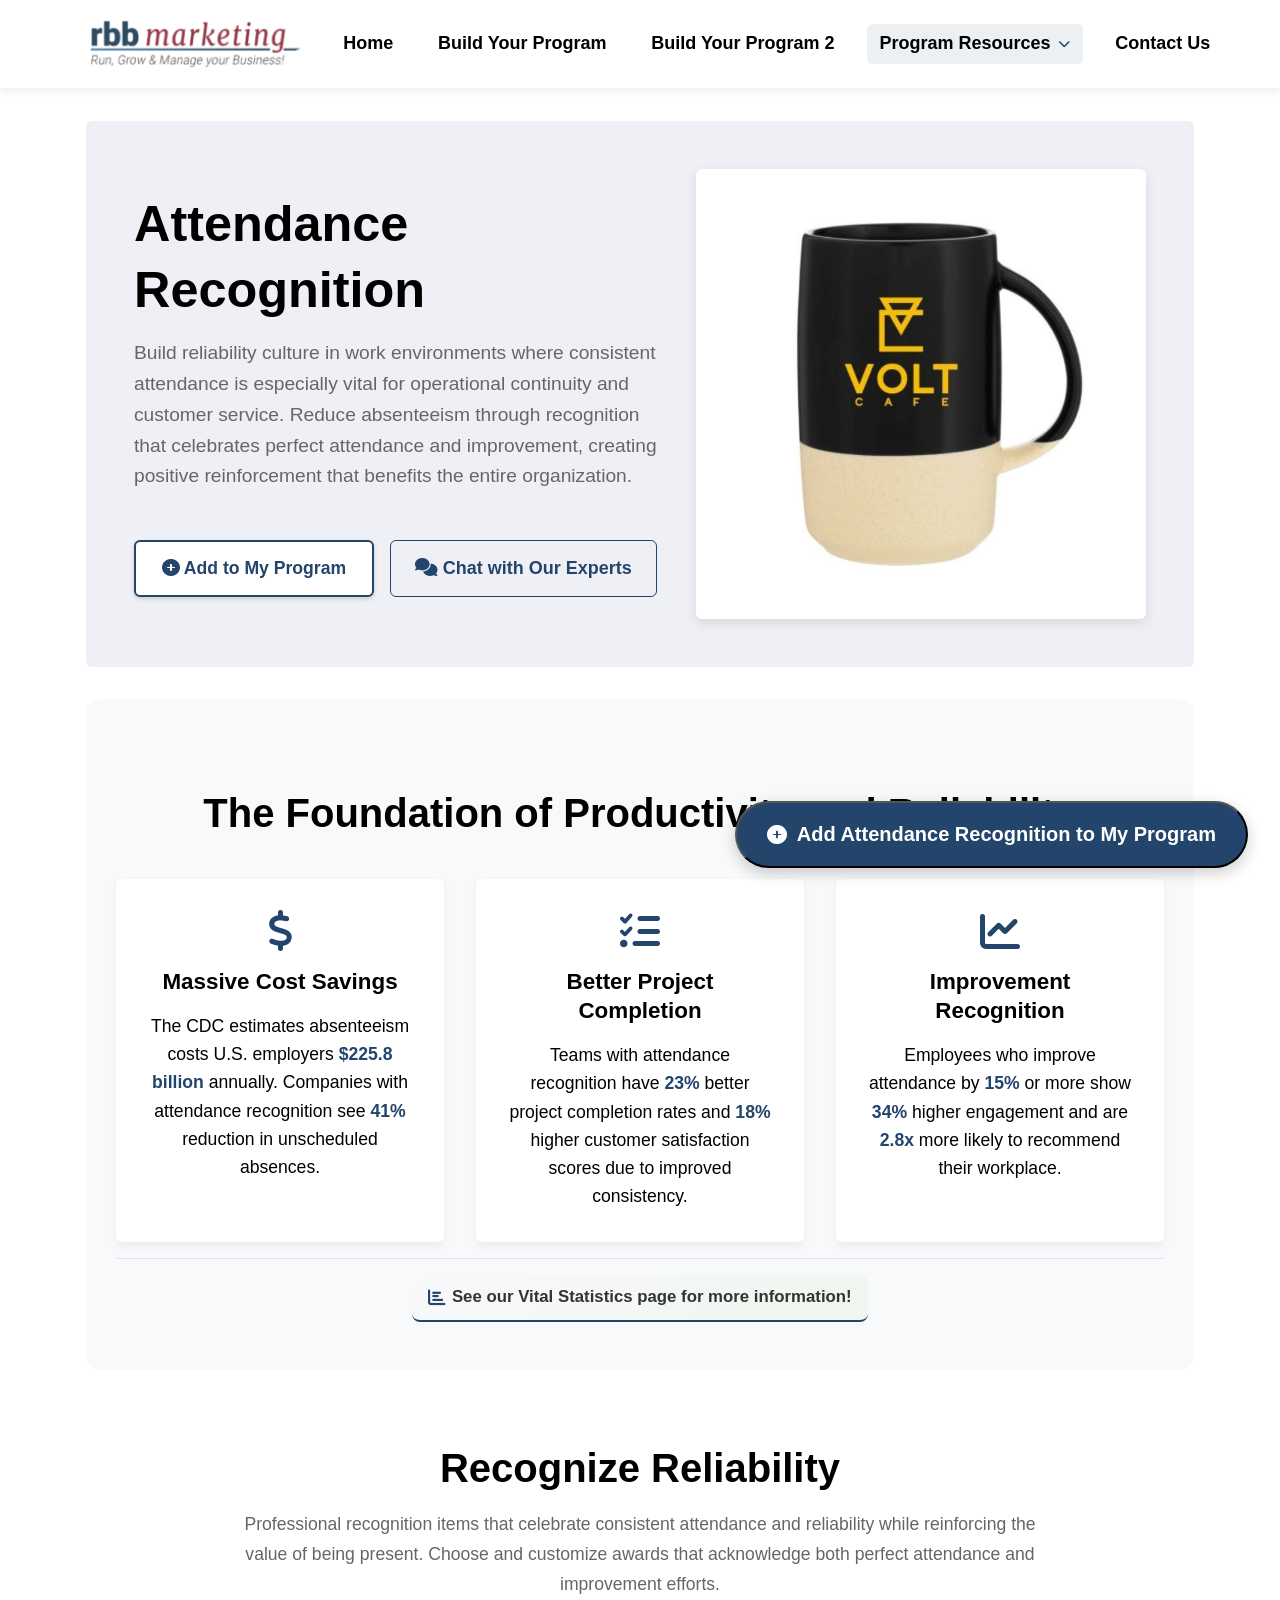
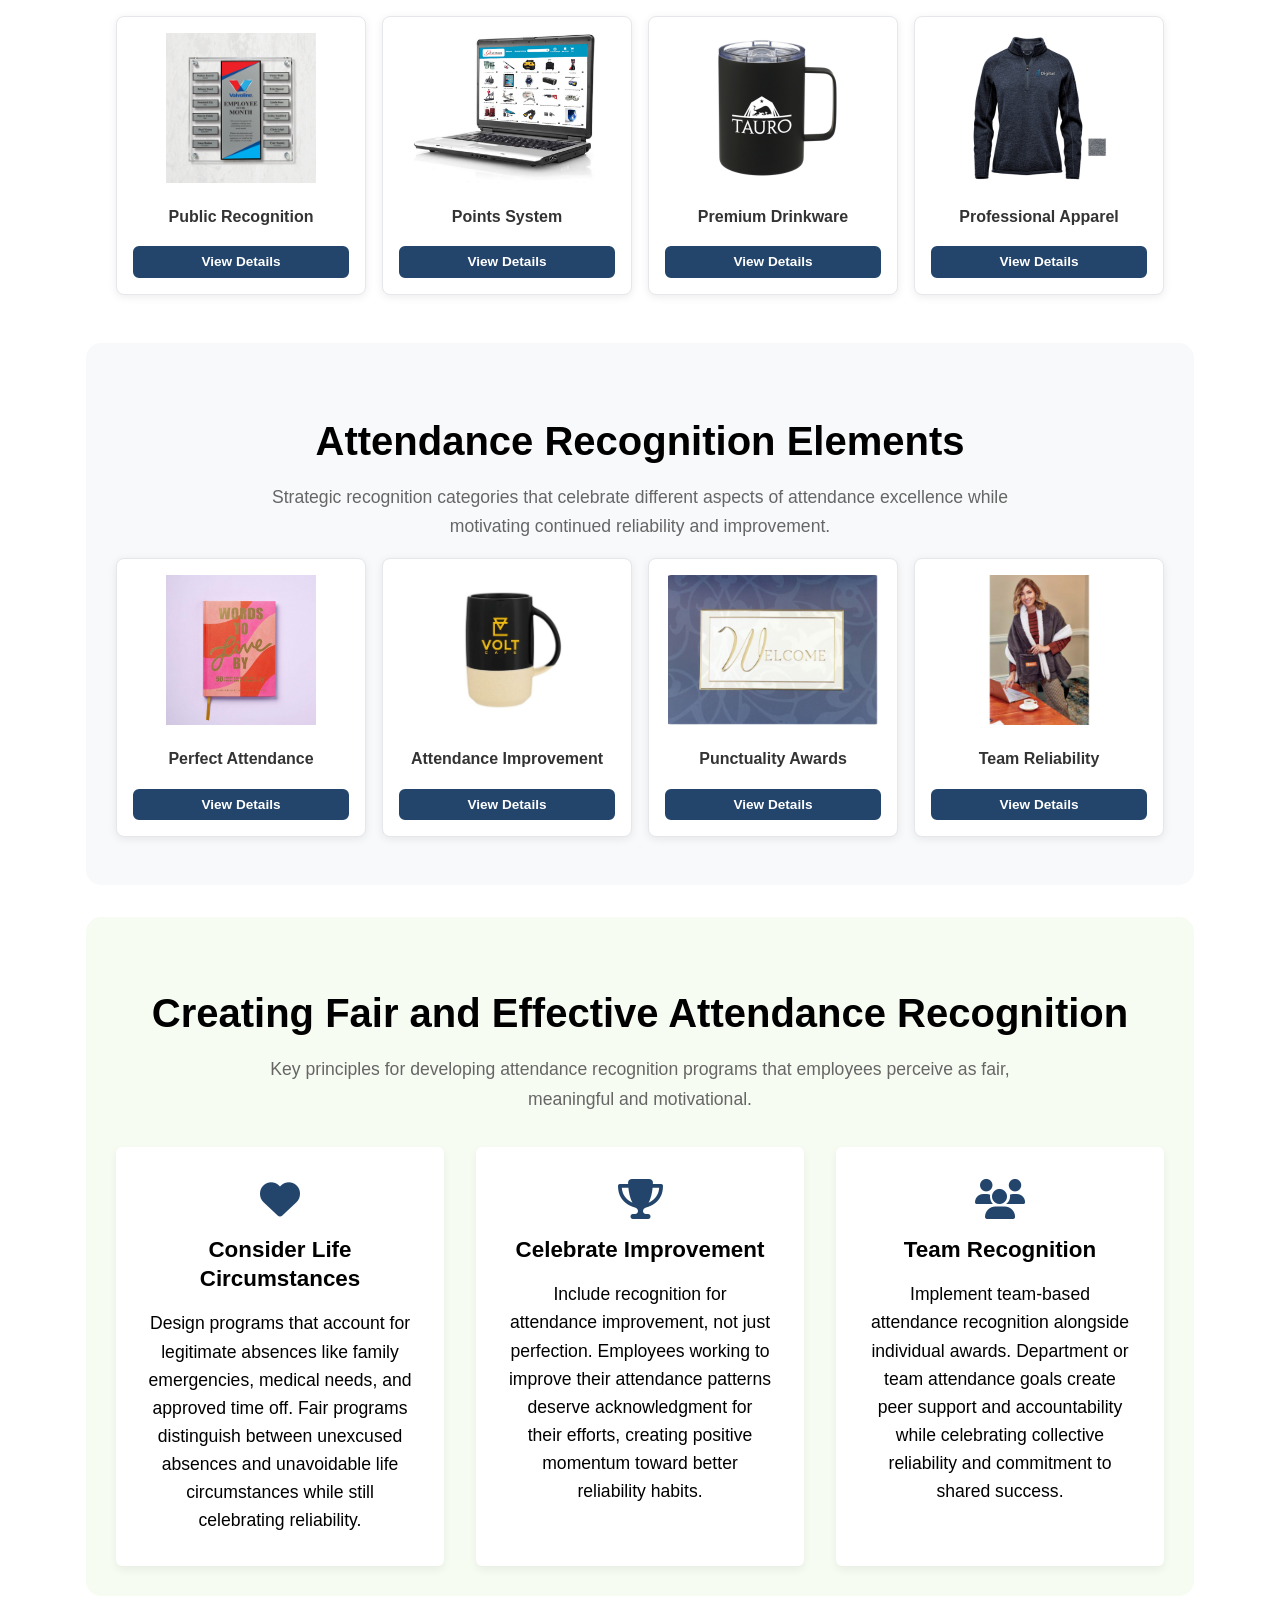
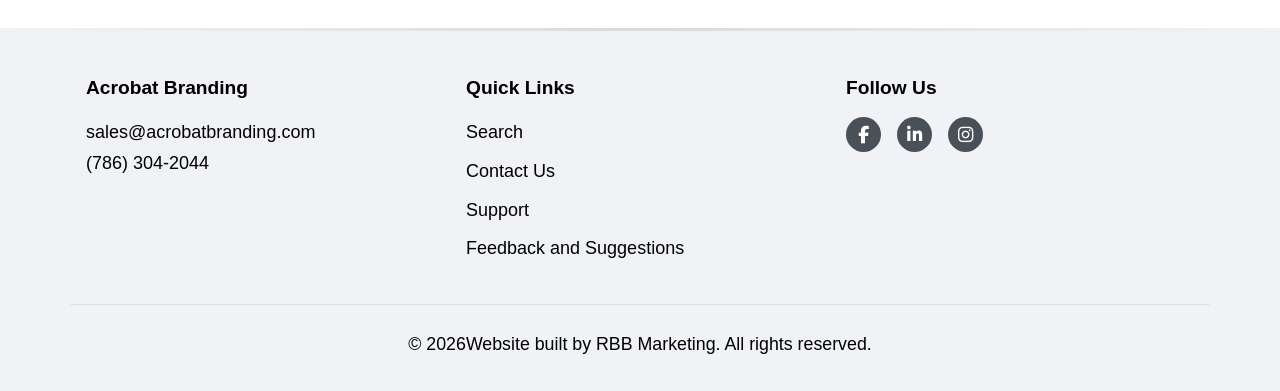
==== attendance-recognition.html @ 74cb9170 "footer standardizeation fix to footer.js" ====
<!DOCTYPE html>
<html lang="en">
<head>
  <meta charset="UTF-8">
  <meta name="viewport" content="width=device-width, initial-scale=1.0">
  <title>Attendance Recognition | Employee Recognition Programs</title>
  <link rel="icon" type="image/x-icon" href="assets/images/favicon.ico">
  <link rel="stylesheet" href="https://cdnjs.cloudflare.com/ajax/libs/font-awesome/6.5.1/css/all.min.css">
  <link rel="stylesheet" href="styles.css">
  <link rel="stylesheet" href="navigation.css">
  <!-- Load centralized navigation BEFORE your main script -->
  <script src="navigation.js"></script>
  <script src="script.js" defer></script>
</head>
<body>
  <!-- Navigation will be inserted here automatically by navigation.js -->

  <main class="container">
    <!-- Attendance Recognition Header -->
    <section class="resources-header">
      <div class="text-content">
        <h1>Attendance Recognition</h1>
        <p>Build reliability culture in work environments where consistent attendance is especially vital for operational continuity and customer service. Reduce absenteeism through recognition that celebrates perfect attendance and improvement, creating positive reinforcement that benefits the entire organization.</p>
        <div style="display: flex; gap: 1rem; margin-top: 2rem; flex-wrap: wrap;">
          <button class="btn btn-primary-subtle" 
                  onclick="handleFeatureAdditionWithFeedback(this, event)" 
                  data-feature-name="Attendance Recognition" 
                  data-href="build-program.html"
                  style="font-size: 1.1rem; padding: 0.8rem 1.6rem;">
            <i class="fas fa-plus-circle"></i> Add to My Program
          </button>
          <a href="contact.html?inquiry=attendance-recognition" class="btn btn-outline">
            <i class="fas fa-comments"></i> Chat with Our Experts
          </a>
        </div>
      </div>
      <img src="assets/images/Ceramic Mugs.jpg" alt="Attendance recognition items including certificates, desk accessories, and achievement awards">
    </section>

    <!-- Why Attendance Recognition Matters -->
    <section class="content-section">
      <h2>The Foundation of Productivity and Reliability</h2>
      <div class="main-grid">
        <div class="info-card">
          <i class="fas fa-dollar-sign card-icon"></i>
          <h3>Massive Cost Savings</h3>
          <p>The CDC estimates absenteeism costs U.S. employers <strong style="color: var(--brand-orange);">$225.8 billion</strong> annually. Companies with attendance recognition see <strong style="color: var(--brand-orange);">41%</strong> reduction in unscheduled absences.</p>
        </div>
        <div class="info-card">
          <i class="fas fa-tasks card-icon"></i>
          <h3>Better Project Completion</h3>
          <p>Teams with attendance recognition have <strong style="color: var(--brand-orange);">23%</strong> better project completion rates and <strong style="color: var(--brand-orange);">18%</strong> higher customer satisfaction scores due to improved consistency.</p>
        </div>
        <div class="info-card">
          <i class="fas fa-chart-line card-icon"></i>
          <h3>Improvement Recognition</h3>
          <p>Employees who improve attendance by <strong style="color: var(--brand-orange);">15%</strong> or more show <strong style="color: var(--brand-orange);">34%</strong> higher engagement and are <strong style="color: var(--brand-orange);">2.8x</strong> more likely to recommend their workplace.</p>
        </div>
      </div>
      
      <!-- CTA Link to Vital Statistics -->
      <div class="section-cta">
        <a href="vital-statistics.html" class="vital-stats-cta">
          <i class="fas fa-chart-bar"></i>
          See our Vital Statistics page for more information!
        </a>
      </div>
    </section>

    <!-- Attendance Recognition Items -->
    <section class="content-section">
      <h2>Recognize Reliability</h2>
      <p class="section-intro">
        Professional recognition items that celebrate consistent attendance and reliability while reinforcing the value of being present. Choose and customize awards that acknowledge both perfect attendance and improvement efforts.
      </p>
      
      <div class="compact-grid">
        <div class="compact-card product-card" data-title="Public Recognition" data-img="assets/images/PublicRecognition.jpg" data-desc="Public recognition displays and announcements that formally celebrate perfect attendance achievements. These visible honors create positive peer recognition while inspiring others to maintain consistent attendance in healthcare settings.">
          <img src="assets/images/PublicRecognition.jpg" alt="Public Recognition">
          <h4>Public Recognition</h4>
          <button class="btn btn-outline btn-small view-details">View Details</button>
        </div>
        <div class="compact-card product-card" data-title="Points System" data-img="assets/images/Points.jpg" data-desc="Point-based attendance tracking systems that reward consistent presence with accumulating benefits. These functional systems provide ongoing motivation while reinforcing positive attendance behaviors in healthcare environments.">
          <img src="assets/images/Points.jpg" alt="Points System">
          <h4>Points System</h4>
          <button class="btn btn-outline btn-small view-details">View Details</button>
        </div>
        <div class="compact-card product-card" data-title="Premium Drinkware" data-img="assets/images/Drinkware.png" data-desc="High-quality mugs, tumblers, and hydration accessories that healthcare staff use daily. These practical gifts help employees maintain proper hydration during long shifts while showing appreciation for reliable attendance.">
          <img src="assets/images/Drinkware.png" alt="Premium Drinkware">
          <h4>Premium Drinkware</h4>
          <button class="btn btn-outline btn-small view-details">View Details</button>
        </div>
        <div class="compact-card product-card" data-title="Professional Apparel" data-img="assets/images/Apparel.png" data-desc="Comfortable professional clothing and accessories suitable for healthcare environments. These thoughtful rewards support employee comfort during long shifts while acknowledging their commitment to reliable attendance.">
          <img src="assets/images/Apparel.png" alt="Professional Apparel">
          <h4>Professional Apparel</h4>
          <button class="btn btn-outline btn-small view-details">View Details</button>
        </div>
      </div>
    </section>

    <!-- Recognition Categories -->
    <section class="content-section">
      <h2>Attendance Recognition Elements</h2>
      <p class="section-intro">
        Strategic recognition categories that celebrate different aspects of attendance excellence while motivating continued reliability and improvement.
      </p>
      <div class="compact-grid">
        <div class="compact-card product-card" data-title="Perfect Attendance" data-img="assets/images/Womens-Words-to-live-by.jpg" data-desc="Recognition for employees who maintain perfect attendance records over monthly, quarterly, or annual periods. Celebrate the dedication and reliability that perfect attendance represents while inspiring others to strive for consistency.">
          <img src="assets/images/Womens-Words-to-live-by.jpg" alt="Perfect Attendance">
          <h4>Perfect Attendance</h4>
          <button class="btn btn-outline btn-small view-details">View Details</button>
        </div>
        <div class="compact-card product-card" data-title="Attendance Improvement" data-img="assets/images/Ceramic Mugs.jpg" data-desc="Programs that recognize significant improvements in attendance patterns, acknowledging effort and progress rather than just perfection. Motivate positive change while celebrating employees who are working to improve their reliability.">
          <img src="assets/images/Ceramic Mugs.jpg" alt="Attendance Improvement">
          <h4>Attendance Improvement</h4>
          <button class="btn btn-outline btn-small view-details">View Details</button>
        </div>
        <div class="compact-card product-card" data-title="Punctuality Awards" data-img="assets/images/Mat1.PNG" data-desc="Recognition for employees who consistently arrive on time and ready to work. Punctuality is often as important as attendance itself, and these awards reinforce the value of respecting time and team schedules.">
          <img src="assets/images/Mat1.PNG" alt="Punctuality Awards">
          <h4>Punctuality Awards</h4>
          <button class="btn btn-outline btn-small view-details">View Details</button>
        </div>
        <div class="compact-card product-card" data-title="Team Reliability" data-img="assets/images/Warm and Cozy Sherpa.jpg" data-desc="Group recognition for teams that maintain excellent collective attendance records. Team-based recognition creates peer accountability while celebrating departments that demonstrate exceptional reliability and commitment.">
          <img src="assets/images/Warm and Cozy Sherpa.jpg" alt="Team Reliability">
          <h4>Team Reliability</h4>
          <button class="btn btn-outline btn-small view-details">View Details</button>
        </div>
      </div>
    </section>

    <!-- Creating Fair and Effective Attendance Recognition -->
    <section class="content-section attendance-container">
      <h2>Creating Fair and Effective Attendance Recognition</h2>
      <p class="section-intro">
        Key principles for developing attendance recognition programs that employees perceive as fair, meaningful and motivational.
      </p>
      <div class="main-grid">
        <div class="info-card">
          <i class="fas fa-heart card-icon"></i>
          <h3>Consider Life Circumstances</h3>
          <p>Design programs that account for legitimate absences like family emergencies, medical needs, and approved time off. Fair programs distinguish between unexcused absences and unavoidable life circumstances while still celebrating reliability.</p>
        </div>
        <div class="info-card">
          <i class="fas fa-trophy card-icon"></i>
          <h3>Celebrate Improvement</h3>
          <p>Include recognition for attendance improvement, not just perfection. Employees working to improve their attendance patterns deserve acknowledgment for their efforts, creating positive momentum toward better reliability habits.</p>
        </div>
        <div class="info-card">
          <i class="fas fa-users card-icon"></i>
          <h3>Team Recognition</h3>
          <p>Implement team-based attendance recognition alongside individual awards. Department or team attendance goals create peer support and accountability while celebrating collective reliability and commitment to shared success.</p>
        </div>
      </div>
    </section>

  </main>

  <button class="resources-sticky-cta" onclick="handleFeatureAdditionWithFeedback(this, event)" data-feature-name="Attendance Recognition" data-href="build-program.html">
    <i class="fas fa-plus-circle"></i>
    Add Attendance Recognition to My Program
  </button>

  <script src="footer.js"></script>
</body>
</html>
---- styles.css ----
:root {
  --primary-color: #23456C; /* RBB Marketing Blue */
  --secondary-color: #000000; /* Black */
  --accent-color: #f7b801; /* Energetic Yellow */
  --brand-green: #23456C; /* Brand Green */
  --brand-orange: #23456C; /* Alias for primary color to fix existing references */
  --dark-color: #000000; /* Black for text */
  --light-color: #ffffff; /* White background */
  --medium-color: #f0f2f5; /* Light grey for backgrounds/borders */
  --text-muted: #666666; /* Muted text color */
  --success-color: #23456C; /* RBB Marketing Blue for checkmarks etc. */
  --border-radius: 6px;
  --font-primary: 'Segoe UI', Tahoma, Geneva, Verdana, sans-serif;
  --font-secondary: 'Georgia', serif; /* For select headings or accents */
  --transition-speed: 0.3s;
  --section-padding: 4rem 0;
}

* {
  box-sizing: border-box;
  margin: 0;
  padding: 0;
}

body {
  font-family: var(--font-primary);
  font-size: 18px; /* Base font size increased from default 16px */
  line-height: 1.7; /* Slightly more spacing */
  color: var(--dark-color);
  background-color: var(--light-color);
}

.container {
  width: 90%;
  max-width: 1140px; /* Common container width */
  margin: 0 auto;
  padding: 0 1rem;
  position: relative;
  z-index: 1;
}

a {
  color: var(--primary-color);
  text-decoration: none;
}

a:hover {
  text-decoration: underline;
  color: var(--secondary-color); /* Change link hover color */
}

img {
  max-width: 100%;
  height: auto;
}

/* Typography */
h1, h2, h3 {
  margin-bottom: 1.5rem; /* More space after headings */
  line-height: 1.3;
  color: var(--primary-color);
  font-weight: 700; /* Bolder headings */
}

h1 {
  font-size: 3.15rem; /* Proportionally increased: 2.8 * 1.125 */
  margin-top: 2rem;
  margin-bottom: 0.5rem; /* Reduced bottom margin */
}

h2 {
  font-size: 2.475rem; /* Proportionally increased: 2.2 * 1.125 */
  margin-top: 2.5rem; /* Increased top margin */
}

h3 {
  font-size: 1.8rem; /* Proportionally increased: 1.6 * 1.125 */
  color: var(--dark-color); /* Make H3 less prominent than H1/H2 */
  font-weight: 600;
  padding-left: 0; /* Reset default padding */
}

p {
  margin-bottom: 1rem;
}

ul, ol {
  margin-bottom: 1.5rem;
  padding-left: 2rem;
}

/* Header */
header {
  background-color: var(--light-color);
  padding: 1rem 0;
  color: var(--secondary-color);
  box-shadow: 0 2px 8px rgba(0,0,0,0.08);
  position: sticky;
  top: 0;
  z-index: 1500;
  margin-bottom: 0;
  border-bottom: 1px solid rgba(94, 186, 15, 0.1);
}

header .container {
  display: flex;
  justify-content: space-between;
  align-items: center;
}

.logo {
  display: flex;
  align-items: center;
  text-decoration: none;
  flex-shrink: 0; /* Prevent logo from shrinking */
}

.logo img {
  height: 56px;
  width: auto;
  display: block;
}

/* Adjust logo size for mobile */
@media (max-width: 768px) {
  .logo img {
    height: 43px;
  }
}

.logo:hover {
  text-decoration: none;
}

nav {
  display: flex;
  align-items: center;
  padding: 0.5rem 2rem; /* Increased horizontal padding */
}

nav ul {
  display: flex;
  list-style: none;
  padding: 0;
  margin: 0;
  gap: 1.5rem;
  justify-content: center; /* Center the menu items */
  width: 100%; /* Take full width */
}

nav ul li a {
  color: var(--secondary-color);
  text-decoration: none;
  transition: all var(--transition-speed);
  padding: 0.75rem 1rem;
  position: relative;
  font-size: 1.406rem; /* Proportionally increased: 1.25 * 1.125 */
  font-weight: 600;
  border-radius: 6px;
}

nav ul li a:hover {
  color: var(--primary-color);
  background-color: rgba(35,69,108,0.05);
}

nav ul li a.active {
  background-color: rgba(35,69,108,0.08);
}

/* Dropdown Menu Styles */
.dropdown {
  position: relative;
  display: inline-block;
}

.dropdown-menu {
  position: absolute;
  top: 100%;
  left: 50%;
  transform: translateX(-50%) translateY(-10px);
  background-color: white;
  border: 1px solid #e0e7ff;
  border-radius: 8px;
  box-shadow: 0 8px 25px rgba(149, 149, 149, 0.15);
  min-width: 200px;
  width: max-content;
  opacity: 0;
  visibility: hidden;
  transition: all 0.3s cubic-bezier(0.4, 0, 0.2, 1);
  z-index: 1000;
  list-style: none;
  padding: 0.75rem 0;
  margin: 0;
  margin-top: 0.5rem;
}

.dropdown:hover .dropdown-menu,
.dropdown-menu.show {
  opacity: 1;
  visibility: visible;
  transform: translateX(-50%) translateY(0);
}

.dropdown-menu li {
  margin: 0;
}

.dropdown-menu li a {
  display: block;
  padding: 0.875rem 1.25rem;
  color: var(--dark-color);
  text-decoration: none;
  transition: all 0.2s ease;
  border-radius: 0;
  font-weight: 500;
  font-size: 0.95rem;
  white-space: nowrap;
  position: relative;
}

.dropdown-menu li a::before {
  content: '';
  position: absolute;
  left: 0;
  top: 0;
  bottom: 0;
  width: 3px;
  background: var(--primary-color);
  transform: scaleY(0);
  transition: transform 0.2s ease;
}

.dropdown-menu li a:hover {
  background-color: #f8f9ff;
  color: var(--primary-color);
  padding-left: 1.5rem;
}

.dropdown-menu li a:hover::before {
  transform: scaleY(1);
}

.dropdown-menu li a.active {
  background-color: var(--primary-color);
  color: white;
  font-weight: 600;
}

.dropdown-menu li a.active::before {
  background: var(--brand-orange);
  transform: scaleY(1);
}

.dropdown > a {
  position: relative;
  display: flex;
  align-items: center;
  gap: 0.5rem;
}

.dropdown > a i {
  font-size: 0.75rem;
  transition: transform 0.3s cubic-bezier(0.4, 0, 0.2, 1);
  color: var(--brand-orange);
}

.dropdown:hover > a i,
.dropdown.active > a i {
  transform: rotate(180deg);
}

/* Enhanced dropdown arrow */
.dropdown-menu::before {
  content: '';
  position: absolute;
  top: -8px;
  left: 50%;
  transform: translateX(-50%);
  width: 0;
  height: 0;
  border-left: 8px solid transparent;
  border-right: 8px solid transparent;
  border-bottom: 8px solid white;
  filter: drop-shadow(0 -2px 4px rgba(59, 17, 142, 0.1));
}

.dropdown-menu::after {
  content: '';
  position: absolute;
  top: -9px;
  left: 50%;
  transform: translateX(-50%);
  width: 0;
  height: 0;
  border-left: 9px solid transparent;
  border-right: 9px solid transparent;
  border-bottom: 9px solid #e0e7ff;
}

/* Search Form in Header */
.search-form {
  display: none;
}

.search-form input[type="search"] {
  padding: 0.6rem 0.8rem;
  border: 1px solid #3B118E;
  border-radius: var(--border-radius) 0 0 var(--border-radius);
  border-right: none;
  font-size: 1.0125rem; /* Proportionally increased: 0.9 * 1.125 */
  min-width: 200px;
  background-color: white;
  color: #3B118E;
  transition: border-color var(--transition-speed), box-shadow var(--transition-speed);
}

.search-form input[type="search"]::placeholder {
  color: #3B118E;
  opacity: 0.7;
}

.search-form input[type="search"]:focus {
  outline: none;
  border-color: var(--secondary-color);
  background-color: white;
  box-shadow: 0 0 0 3px rgba(59, 17, 142, 0.2);
}

.search-form button {
  padding: 0.6rem 1rem;
  background-color: #3B118E;
  color: white;
  border: none;
  border-radius: 0 var(--border-radius) var(--border-radius) 0;
  cursor: pointer;
  font-size: 1.0125rem; /* Proportionally increased: 0.9 * 1.125 */
  font-weight: 600;
  transition: all var(--transition-speed);
  box-shadow: 0 0 0 1px rgba(0,0,0,0.1);
}

.search-form button:hover {
  background-color: var(--brand-orange);
  transform: translateY(-1px);
}

/* Main Content */
main {
  padding: 0;
}

.btn {
  display: inline-block;
  background-color: var(--brand-orange);
  color: var(--light-color);
  padding: 0.75rem 1.5rem;
  border-radius: var(--border-radius);
  text-decoration: none;
  transition: all var(--transition-speed);
  margin-top: 1rem;
  font-weight: 600;
  border: 2px solid var(--brand-orange);
}

.btn:hover {
  background-color: var(--light-color);
  color: var(--brand-orange);
  border-color: var(--brand-orange);
  text-decoration: none;
  transform: translateY(-3px);
  box-shadow: 0 6px 12px rgba(0,0,0,0.15);
}

.btn.btn-outline {
  background-color: transparent;
  color: var(--brand-orange);
  border: 1px solid var(--brand-orange);
}

.btn.btn-outline:hover {
  background-color: var(--brand-orange);
  color: var(--light-color);
}

/* Subtle primary button for feature pages */
.btn.btn-primary-subtle {
  background-color: var(--light-color);
  color: var(--brand-orange);
  border: 2px solid var(--brand-orange);
  box-shadow: 0 2px 4px rgba(0, 0, 0, 0.15);
}

.btn.btn-primary-subtle:hover {
  background-color: var(--brand-orange);
  color: var(--light-color);
  border-color: var(--brand-orange);
  transform: translateY(-2px);
  box-shadow: 0 4px 8px rgba(0, 0, 0, 0.25);
}

/* Already added button styling */
.btn.btn-added {
  background-color: var(--light-color);
  color: var(--brand-orange);
  border: 2px solid var(--brand-orange);
  box-shadow: 0 2px 4px rgba(0, 0, 0, 0.15);
}

.btn.btn-added:hover {
  background-color: var(--brand-orange);
  color: var(--light-color);
  border-color: var(--brand-orange);
  transform: translateY(-2px);
  box-shadow: 0 4px 12px rgba(0, 0, 0, 0.4), 0 0 20px rgba(0, 0, 0, 0.2);
}

/* Footer */
footer {
  background-color: #f0f2f5;
  color: var(--dark-color);
  padding: 3rem 0 1rem 0;
  margin-top: 0;
  position: relative;
  overflow: hidden;
  z-index: 0;
}

footer::before {
  content: '';
  position: absolute;
  top: 0;
  left: 0;
  right: 0;
  height: 3px;
  background: linear-gradient(to right, transparent, var(--dark-color), transparent);
  opacity: 0.1;
}

.footer-grid {
  display: grid;
  grid-template-columns: repeat(auto-fit, minmax(200px, 1fr));
  gap: 2rem;
  margin-bottom: 2rem;
  text-align: left;
}

.footer-section h3 {
  color: black;
  font-size: 1.2rem;
  margin-bottom: 1rem;
  font-weight: 600;
}

.footer-section p {
  margin-bottom: 0.5rem;
  color: var(--dark-color);
}

.footer-links ul {
  list-style: none;
  padding: 0;
  margin: 0;
}

.footer-links ul li {
  margin-bottom: 0.5rem;
}

.footer-links a {
  color: var(--dark-color);
  text-decoration: none;
  transition: color var(--transition-speed);
}

.footer-links a:hover {
  color: var(--primary-color);
}

.social-icons {
  display: flex;
  gap: 1rem;
  margin-top: 1rem;
}

.social-icons a {
  display: flex;
  align-items: center;
  justify-content: center;
  width: 35px;
  height: 35px;
  background-color: #495057;
  color: var(--light-color);
  border-radius: 50%;
  text-decoration: none;
  transition: all var(--transition-speed);
}

.social-icons a:hover {
  background-color: var(--brand-orange);
  color: var(--light-color);
  transform: translateY(-3px);
  box-shadow: 0 4px 8px rgba(0,0,0,0.2);
}

.social-icons i {
  font-size: 1.1rem;
}

.copyright {
  border-top: 1px solid #e0e0e0;
  padding-top: 1.5rem;
  text-align: center;
  font-size: 1.1125rem; /* Proportionally increased: 0.9 * 1.125 */
  color: var(--dark-color);
}

/* ---
Base Section & Card Layouts
--- */

/* Standard Section Styling */
.content-section {
  padding: 3rem 30px;
  margin: 0 auto;
  max-width: 1400px;
}
.content-section:nth-child(even) {
  background-color: #f8f9fb;
  padding: 3rem 30px;
  border-radius: 15px;
}
.content-section h2 {
  text-align: center;
  color: var(--primary-color);
  margin-bottom: 2.5rem;
  font-size: 2.5rem;
}
.section-intro {
  text-align: center;
  color: var(--text-muted);
  margin: -1.5rem auto 2.5rem auto;
  font-size: 1.2rem;
  max-width: 800px;
}

/* Standard Grid Layout */
.main-grid {
  display: grid;
  grid-template-columns: repeat(auto-fit, minmax(300px, 1fr));
  gap: 2rem;
}

/* Standard Card Styling */
.info-card {
  background: #fff;
  border-radius: var(--border-radius);
  padding: 2rem;
  text-align: center;
  box-shadow: 0 4px 8px rgba(0,0,0,0.06);
  transition: transform 0.3s ease, box-shadow 0.3s ease;
  display: flex;
  flex-direction: column;
  align-items: center;
  gap: 1rem;
}
.info-card:hover {
  transform: translateY(-5px);
  box-shadow: 0 8px 16px rgba(0,0,0,0.1);
}
.info-card .card-icon {
  font-size: 2.5rem;
  color: var(--primary-color);
}
.info-card h3 {
  font-size: 1.4rem;
  margin: 0;
}
.info-card p {
  flex-grow: 1;
  margin: 0;
  font-size: 1.1rem;
  line-height: 1.6;
}
.info-card .btn {
  margin-top: auto;
}

/* Product Card Styling (extends info-card) */
.product-card {
  padding: 1rem;
  justify-content: space-between;
  cursor: pointer;
}
.product-card img {
  max-width: 100%;
  height: 200px;
  object-fit: contain;
  margin-bottom: 1rem;
  border-radius: var(--border-radius);
}
.product-card h3 {
  font-size: 1.2rem;
  flex-grow: 1;
}
.product-card .btn-small {
  padding: 0.5rem 1rem;
  font-size: 0.9rem;
}

/* Resources Header */
.resources-header {
  display: flex;
  align-items: center;
  justify-content: space-between;
  margin: 2rem auto;
  gap: 2rem;
  background-color: #eff0f5;
  padding: 3rem;
  border-radius: var(--border-radius);
  max-width: 1400px;
}
.resources-header .text-content {
  flex: 1;
}
.resources-header h1 {
  margin: 0 0 1rem 0;
}
.resources-header p {
  font-size: 1.2rem;
  line-height: 1.6;
  color: var(--text-muted);
  margin: 0;
}
.resources-header img {
  max-width: 450px;
  height: auto;
  border-radius: var(--border-radius);
  box-shadow: 0 4px 12px rgba(0,0,0,0.1);
}

/* Modal Styles */
.modal {
  display: none; /* Hidden by default */
  position: fixed; /* Stay in place */
  z-index: 2000; /* Sit on top */
  left: 0;
  top: 0;
  width: 100%;
  height: 100%;
  overflow: auto; /* Enable scroll if needed */
  background-color: rgba(0, 0, 0, 0.6); /* Black w/ opacity */
  opacity: 0;
  transition: opacity var(--transition-speed) ease-in-out;
}

.modal.show {
  display: block;
  opacity: 1;
}

.modal-content {
  background-color: var(--light-color);
  margin: 10% auto; /* Centered vertically & horizontally */
  padding: 2rem;
  border: 1px solid #888;
  width: 80%;
  max-width: 600px; /* Max width */
  border-radius: var(--border-radius);
  position: relative;
  box-shadow: 0 5px 20px rgba(0,0,0,0.2);
  transform: translateY(-50px); /* Initial state for animation */
  transition: transform var(--transition-speed) ease-out;
  text-align: center; /* Center all content in modal */
}

.modal.show .modal-content {
  transform: translateY(0);
}

.modal-close-btn {
  color: #aaa;
  position: absolute;
  top: 1rem;
  right: 1.5rem;
  font-size: 2rem;
  font-weight: bold;
  line-height: 1;
}

.modal-close-btn:hover,
.modal-close-btn:focus {
  color: var(--dark-color);
  text-decoration: none;
  cursor: pointer;
}

#modal-img {
  display: block;
  max-width: 80%;
  max-height: 300px; /* Limit image height */
  object-fit: contain;
  margin: 0 auto 1.5rem auto; /* Center image */
  border-radius: var(--border-radius);
}

#modal-title {
  color: var(--primary-color);
  margin-bottom: 1rem;
  text-align: center;
}

#modal-desc {
  margin-bottom: 1.5rem;
  text-align: center;
}

.modal-content .btn,
.modal-quote-btn {
  background-color: var(--primary-color);
  color: var(--light-color);
  border: none;
  transition: all var(--transition-speed);
  display: block;
  width: fit-content;
  margin: 1rem auto; /* Center the button */
}

.modal-content .btn:hover,
.modal-quote-btn:hover {
  background-color: var(--secondary-color);
  color: var(--light-color);
  transform: translateY(-2px);
  box-shadow: 0 4px 8px rgba(94, 186, 15, 0.25);
}

/* Search Results */
.no-results {
  font-size: 1.1rem;
  color: var(--dark-color);
  background-color: var(--medium-color);
  border-radius: var(--border-radius);
  margin: 2rem auto;
}

/* Search Result Highlight Animation */
@keyframes highlightSearch {
  0% { transform: scale(1); }
  50% { transform: scale(1.03); }
  100% { transform: scale(1); }
}

.search-highlight {
  animation: highlightSearch 0.5s ease-in-out;
  box-shadow: 0 0 10px rgba(247, 184, 1, 0.4); /* Subtle glow with accent color */
}

/* Add section transitions */
section {
  transition: background-color 0.3s ease;
}

/* Featured Products Section */
.featured-products-section {
  padding: 3rem 0;
}

.featured-products-container {
  background-color: #f8f9fa;
  border-radius: 12px;
  padding: 2rem;
  margin-bottom: 2rem;
}

.featured-products-container h2 {
  color: var(--primary-color); /* Use primary color */
  font-size: 2.5rem;
  text-align: center;
  margin: 1rem auto 2.5rem; /* Adjusted margin */
  max-width: 1200px;
  line-height: 1.4;
  font-weight: 700;
  padding: 1rem; /* Slightly reduced padding */
  border-radius: 10px;
  font-style: italic; /* Make the whole text italic */
  background: linear-gradient(120deg, #ffffff 0%, #f7f7f7 100%);
  box-shadow: 0 4px 6px rgba(0,0,0,0.1);
}

.product-grid {
  position: relative;
  z-index: 1;
  display: grid;
  grid-template-columns: repeat(auto-fit, minmax(250px, 1fr));
  gap: 2rem;
  margin-bottom: 1rem;
  min-height: 200px;
}

.product-card {
  background: #fff;
  border-radius: var(--border-radius);
  padding: 1rem;
  text-align: center;
  box-shadow: 0 2px 4px rgba(0, 0, 0, 0.05);
  transition: transform 0.3s ease, box-shadow 0.3s ease;
  display: flex;
  flex-direction: column;
  justify-content: space-between;
  cursor: pointer;
}

/* FAQ Section */
.faq-section {
  background-color: #f8f9fa;
  border-radius: 12px;
  padding: 2rem;
  margin: 2rem 0;
}

.faq-section h2 {
  text-align: center;
  color: var(--primary-color);
  margin-bottom: 2rem;
}

.accordion {
  max-width: 800px;
  margin: 0 auto;
  border: none;
}

.accordion-item {
  background: #fff;
  border-radius: var(--border-radius);
  margin-bottom: 1rem;
  overflow: hidden;
}

.accordion-header {
  background-color: #fff;
  padding: 1.2rem;
  cursor: pointer;
  display: flex;
  align-items: center;
  gap: 1rem;
  transition: background-color var(--transition-speed);
}

.accordion-header:hover {
  background-color: var(--medium-color);
}

.accordion-icon {
  font-size: 1.2rem;
  color: var(--primary-color);
}

.accordion-content {
  padding: 0 1.2rem;
  background-color: #fff;
  max-height: 0;
  overflow: hidden;
  transition: all var(--transition-speed);
}

.accordion-content.active {
  padding: 1.2rem;
  max-height: 500px;
}

/* Trending Page Styles */
.trend-grid {
  display: grid;
  grid-template-columns: repeat(auto-fit, minmax(300px, 1fr));
  gap: 2rem;
  margin: 2rem 0;
}

.trend-card {
  background: #fff;
  border-radius: var(--border-radius);
  padding: 2rem;
  text-align: center;
  box-shadow: 0 3px 6px rgba(0,0,0,0.04);
  transition: transform var(--transition-speed), box-shadow var(--transition-speed);
  display: flex;
  flex-direction: column;
  align-items: center;
  gap: 1rem;
}

.trend-card:hover {
  transform: translateY(-5px);
  box-shadow: 0 8px 15px rgba(0,0,0,0.08);
}

.trend-card img {
  max-width: 100%;
  height: auto;
  border-radius: var(--border-radius);
  margin: 1rem 0;
}

.trend-card .card-icon {
  font-size: 2.5rem;
  color: var(--primary-color);
}

.insights-section {
  background-color: #eaede9;
  border-radius: 12px;
  padding: 2rem;
  margin: 2rem 0;
}

.blog-posts {
  display: grid;
  grid-template-columns: repeat(auto-fit, minmax(300px, 1fr));
  gap: 2rem;
  margin-top: 2rem;
}

.blog-post {
  background: #fff;
  border-radius: var(--border-radius);
  padding: 1.5rem;
  transition: transform var(--transition-speed), box-shadow var(--transition-speed);
  display: flex;
  flex-direction: column;
  align-items: center;
  text-align: center;
}

.blog-post:hover {
  transform: translateY(-3px);
  box-shadow: 0 6px 12px rgba(0,0,0,0.1);
}

.blog-post h3 {
  display: flex;
  align-items: center;
  gap: 0.5rem;
  color: var(--primary-color);
  margin-bottom: 1rem;
}

.blog-post .post-date {
  color: #666;
  font-style: italic;
  margin-bottom: 1rem;
}

.blog-post p {
  margin-bottom: 1.5rem;
}

.blog-post .btn {
  background-color: #b65230;
  color: var(--light-color);
  padding: 0.75rem 1.5rem;
  border-radius: var(--border-radius);
  text-decoration: none;
  transition: all var(--transition-speed);
  margin-top: auto;
  align-self: center;
}

.blog-post .btn:hover {
  background-color: #a04828;
  color: var(--light-color);
  text-decoration: none;
  transform: translateY(-2px);
  box-shadow: 0 4px 8px rgba(0,0,0,0.15);
}

/* Contact Page Specific Styles */
main.container > h1 + p { /* Selects paragraph immediately following h1 in main container */
    font-size: 1.15rem; /* Increased font size */
    color: var(--dark-color);
    margin-bottom: 2rem; /* Add some space below */
}

/* Contact Page Styles */
.contact-info-section {
  background-color: #eaede9;
  border-radius: 12px;
  padding: 30px;
  margin: 2rem 0;
  max-width: 600px;
  display: flex;
  flex-direction: column;
  justify-content: center;
}

.contact-info-section h2 {
  margin: 0 0 1rem 0;
  color: var(--primary-color);
}

.contact-details {
  width: 100%;
}

.contact-details ul {
  list-style: none;
  padding: 0;
  margin: 0;
  display: flex;
  flex-direction: column;
  gap: 0.75rem;
}

.contact-details li {
  margin: 0;
  font-size: 1.1rem;
  display: flex;
  align-items: center;
  gap: 0.5rem;
}

.contact-details li strong {
  min-width: 80px;
  color: var(--primary-color);
}

.contact-form-section {
  background-color: #eaede9;
  border-radius: 12px;
  padding: 2rem;
  margin: 2rem 0;
  max-width: 800px;
}

.contact-form-section form {
  background: #fff;
  padding: 2rem;
  border-radius: var(--border-radius);
  box-shadow: 0 2px 4px rgba(0,0,0,0.05);
}

.form-group {
  margin-bottom: 1.5rem;
}

.form-group label {
  display: block;
  margin-bottom: 0.5rem;
  color: #000000;
  font-weight: 600;
}

.form-group input,
.form-group textarea {
  width: 100%;
  padding: 0.75rem;
  border: 1px solid #ddd;
  border-radius: var(--border-radius);
  transition: border-color var(--transition-speed), box-shadow var(--transition-speed);
}

.form-group input:focus,
.form-group textarea:focus {
  outline: none;
  border-color: var(--primary-color);
  box-shadow: 0 0 0 3px rgba(58, 12, 163, 0.1);
}

.contact-form-section .btn {
  background-color: #b65230;
  color: var(--light-color);
  padding: 0.75rem 1.5rem;
  border: none;
  border-radius: var(--border-radius);
  cursor: pointer;
  font-size: 1rem;
  transition: all var(--transition-speed);
}

.contact-form-section .btn:hover {
  background-color: #a04828;
  transform: translateY(-2px);
}

/* --- NEW STYLES FOR LANDING PAGE (index.html) --- */

/* New Landing Hero */
.hero-landing {
  position: relative;
  min-height: clamp(15vh, 15vw + 20vh, 60vh); /* Much more aggressive height scaling */
  display: flex;
  align-items: flex-start; /* Stick to top instead of center */
  justify-content: center;
  text-align: center;
  padding: 0 1rem; /* Remove top/bottom padding to stick to top */
  color: var(--light-color);
  overflow: hidden;
}

.hero-landing-bg {
  position: absolute;
  top: 0;
  left: 0;
  width: 100%;
  height: 100%;
  /* Removed linear-gradient overlay */
  background: url('assets/images/Banner-Basic.png') center top/cover no-repeat; /* Stick to top */
  background-size: clamp(100%, 2vw + 98%, 120%); /* Fluid background scaling */
  z-index: 1;
  filter: brightness(0.95); /* Slightly brighter */
}

/* Animation for subtle UI accents in hero */
@keyframes pulse {
  0% { transform: scale(1); opacity: 0.7; }
  50% { transform: scale(1.1); opacity: 1; }
  100% { transform: scale(1); opacity: 0.7; }
}
@keyframes slideIn {
  from { width: 0; }
  to { width: 100%; }
}

.hero-landing-content {
  position: relative;
  z-index: 2;
  max-width: 800px;
}

.hero-landing h1 {
  font-size: 3.9375rem; /* Proportionally increased: 3.5 * 1.125 */
  color: var(--light-color);
  margin-bottom: 0.5rem;
  text-shadow: 1px 1px 3px rgba(0,0,0,0.3);
}

.hero-landing h2 {
  font-size: 2.025rem; /* Proportionally increased: 1.8 * 1.125 */
  color: var(--light-color);
  font-weight: 400;
  margin-bottom: 1.5rem;
  opacity: 0.9;
}

.hero-landing p {
  font-size: 1.2rem;
  margin-bottom: 2rem;
  color: var(--light-color);
}

.hero-accents {
  margin-top: 1rem;
  display: flex;
  justify-content: center;
  gap: 1rem;
  align-items: center;
}

.accent-bar {
  display: inline-block;
  height: 5px;
  width: 50px;
  background-color: var(--accent-color);
  border-radius: 3px;
  animation: slideIn 1s ease-out forwards;
}

.accent-icon {
  font-size: 1.5rem;
  color: var(--accent-color);
}

.accent-icon.pulse {
  animation: pulse 2s infinite ease-in-out;
}

/* Why Matters Section */
.why-matters {
  padding: var(--section-padding);
  background-color: #f9fafb; /* Very light grey */
}

.why-content {
  display: grid;
  grid-template-columns: 1fr 1fr;
  gap: 3rem;
  align-items: center;
}

.why-text h2 {
    margin-bottom: 1.5rem;
}

.why-text p {
  font-size: 1.1rem;
  line-height: 1.8;
}

.why-image img {
  border-radius: var(--border-radius);
  box-shadow: 0 5px 15px rgba(0,0,0,0.1);
}

/* Sticky CTA Button */
.sticky-cta {
  position: fixed;
  bottom: 2rem;
  right: 2rem;
  z-index: 9999;
  background-color: var(--primary-color);
  color: var(--light-color);
  padding: 1.25rem 1.875rem; /* Increased padding */
  border-radius: 50px; /* Pill shape */
  box-shadow: 0 5px 15px rgba(0,0,0,0.2);
  transition: transform 0.3s ease, background-color 0.3s ease;
  font-weight: 600;
  font-size: 1.25rem; /* Increased font size */
  display: flex;
  align-items: center;
  gap: 0.6rem; /* Slightly increased gap */
}

.sticky-cta:hover {
  transform: translateY(-3px) scale(1.05);
  background-color: var(--secondary-color);
  color: var(--light-color);
  text-decoration: none;
}

.sticky-cta i {
  transition: transform 0.3s ease;
}

.sticky-cta:hover i {
  transform: translateX(4px);
}


/* Demo Section */
.demo-section {
  padding: var(--section-padding);
  text-align: center;
  width: 100%;
  max-width: 1200px;
  margin: 0 auto;
  z-index: auto; /* Override container z-index to prevent stacking context */
}

.demo-content h3 {
  font-size: 2rem;
  color: var(--primary-color);
  margin-bottom: 1rem;
}

.demo-visual {
  margin: 2rem auto;
  position: relative; /* Ensure positioning context for absolute children */
  display: flex;
  justify-content: center;
  align-items: center;
  width: 100%;
}

.demo-visual video,
.demo-visual .demo-gif {
  max-width: 900px;
  width: 100%;
  height: auto;
  border-radius: var(--border-radius);
  box-shadow: 0 8px 20px rgba(0,0,0,0.15);
  display: block;
  margin: 0 auto;
}

/* Animation for oscillating arrow */
@keyframes oscillate {
  0%, 100% { transform: translateX(0); }
  50% { transform: translateX(10px); }
}

.arrow-link {
  text-decoration: none;
  display: block;
  position: absolute;
  top: 0;
  left: 0;
  width: 100%;
  height: 100%;
  cursor: pointer;
}

.arrow-icon {
  position: absolute;
  top: 60%;
  right: 160px;
  transform: translateY(-50%);
  font-size: 9.1rem;
  color: var(--primary-color);
  animation: oscillate 1.8s infinite ease-in-out;
  text-shadow: 2px 2px 5px rgba(0, 0, 0, 0.5);
  z-index: 1; /* Keep icon above background but below the link's clickable area */
  pointer-events: none;
}

/* Style for the link wrapping the arrow */
.arrow-link {
  text-decoration: none; /* Remove underline */
}

/* Ensure arrow color doesn't change on link hover */
.arrow-link:hover .arrow-icon {
  color: var(--primary-color);
}

/* Proof Section */
.proof-section {
  background-color: var(--secondary-color);
  color: var(--light-color);
  padding: 3rem 1rem;
  text-align: center;
  padding-bottom: 0; /* Remove bottom padding to allow image to sit flush */
}

.proof-section .powerful-image-wrapper {
  padding-top: 2rem; /* Space between text and image */
  padding-bottom: 3rem; /* Restore bottom padding for the section */
  background-color: var(--secondary-color); /* Ensure this part also has the background */
}

.proof-section .powerful-image {
  display: block;
  width: 72%; /* Shrink by 20% from original 90% */
  max-width: 960px; /* Shrink by 20% from original 1200px */
  margin: 0 auto;
  height: auto;
}

.proof-section h2 {
  color: var(--light-color);
  margin-bottom: 0.5rem;
  font-size: 3.52rem; /* 2.2rem * 1.6 */
}

.proof-section .emphasis {
  font-size: 4rem; /* 2.5rem * 1.6 */
  font-weight: bold;
  color: var(--primary-color);
}

/* Responsive adjustments for landing page */
@media (max-width: 992px) and (min-width: 769px) {
  .hero-landing {
    min-height: 30vh; /* Further reduced to eliminate empty space */
    padding: 0 1rem 1rem 1rem; /* Reduce bottom padding too */
    align-items: flex-start; /* Align to top instead of center */
  }
  .hero-landing-bg {
    background-size: 120%; /* Scale up image to allow for cropping */
    background-position: center top; /* Stick to top instead of center */
  }
  .hero-text-overlay {
    margin-top: calc(30vh * 0.55) !important; /* Adjust for new container height */
    width: 160% !important; /* Slightly reduce width */
    left: -30% !important; /* Adjust positioning */
  }
  .hero-text-overlay h2 {
    font-size: 3.2rem !important; /* Larger tablet size */
  }
  .hero-text-overlay .overlay-background {
    padding: 0.8rem !important; /* Scale down from 1rem */
  }
  .hero-landing h1 { font-size: 3.375rem; } /* Proportionally increased: 3.0 * 1.125 */
  .hero-landing h2 { font-size: 1.6875rem; } /* Proportionally increased: 1.5 * 1.125 */
  .why-content { grid-template-columns: 1fr; gap: 2rem; }
  .why-image { order: -1; } /* Move image above text on smaller screens */
}

@media (max-width: 900px) and (min-width: 769px) {
  .hero-text-overlay {
    margin-top: calc(28vh * 0.55) !important; /* Adjust for smaller container */
  }
  .hero-text-overlay h2 {
    font-size: 3rem !important; /* Large tablet size */
  }
}

@media (max-width: 850px) and (min-width: 769px) {
  .hero-text-overlay {
    margin-top: calc(26vh * 0.55) !important; /* Adjust for smaller container */
  }
  .hero-text-overlay h2 {
    font-size: 2.8rem !important; /* Medium tablet size */
  }
}

@media (max-width: 800px) and (min-width: 769px) {
  .hero-text-overlay {
    margin-top: calc(24vh * 0.55) !important; /* Adjust for smaller container */
  }
  .hero-text-overlay h2 {
    font-size: 2.6rem !important; /* Small tablet size */
  }
  .hero-text-overlay .overlay-background {
    padding: 0.6rem !important; /* Reduce padding more */
  }
}

@media (max-width: 768px) {
  .hero-landing {
    min-height: 25vh; /* Further reduced to eliminate empty space */
    padding: 0 1rem 0.5rem 1rem; /* Minimal bottom padding */
    align-items: flex-start; /* Align to top instead of center */
  }
  .hero-landing-bg {
    background-size: 140%; /* Scale up more for smaller tablets to crop more sides */
    background-position: center top; /* Stick to top instead of center */
  }
  .hero-text-overlay {
    margin-top: calc(25vh * 0.45) !important; /* Adjust for new container height */
    width: 140% !important; /* Reduce width more */
    left: -20% !important; /* Adjust positioning */
  }
  .hero-text-overlay h2 {
    font-size: 2.4rem !important; /* Mobile tablet size */
  }
  .hero-text-overlay .overlay-background {
    padding: 0.5rem !important; /* Smaller padding for smaller screens */
  }
}

@media (max-width: 650px) {
  .hero-text-overlay {
    margin-top: calc(22vh * 0.45) !important; /* Adjust for smaller container */
  }
  .hero-text-overlay h2 {
    font-size: 2rem !important; /* Large mobile size */
  }
}

@media (max-width: 600px) {
  .hero-text-overlay {
    margin-top: calc(20vh * 0.45) !important; /* Adjust for smaller container */
  }
  .hero-text-overlay h2 {
    font-size: 1.8rem !important; /* Mobile size */
  }
  .hero-text-overlay .overlay-background {
    padding: 0.4rem !important; /* Minimal padding */
  }
}

@media (max-width: 576px) {
  .hero-landing {
    display: none; /* Hide the hero section entirely on phone views */
  }

  .why-matters {
    padding-top: 2.5rem; /* Reduce top padding for the section that follows */
  }
  
  .why-content {
    display: flex;
    flex-direction: column;
    gap: 1.5rem;
  }
  
  .why-image {
    order: 0; /* Reset order so image appears between title and text */
    margin: 1rem 0; /* Add some spacing around image */
  }
  
  .why-text {
    order: 1; /* Move text after image */
  }
  
  .why-text p {
    font-size: 1rem; /* Slightly smaller text for mobile */
    line-height: 1.6; /* Tighter line height for mobile */
  }
  
  .hero-landing h1 { font-size: 2.25rem; } /* Proportionally increased: 2.0 * 1.125 */
  .hero-landing h2 { font-size: 1.2375rem; } /* Proportionally increased: 1.1 * 1.125 */

  .sticky-cta { display: none; } /* Optionally hide sticky CTA on very small screens */
  
  .hero-text-overlay h2 {
    font-size: 1.5rem !important; /* Small mobile size */
  }
  
  .hero-text-overlay .overlay-background {
    padding: 0.8rem !important; /* Appropriate padding for mobile */
  }
}

/* Powerful Image Section */
.powerful-image-section {
  padding: 3rem 0; /* Add some spacing */
  background-color: var(--light-color); /* Ensure background contrasts if needed */
  /* This entire section will be removed from index.html and its styles are handled within .proof-section now */
}

/*
.powerful-image {
  display: block; 
  width: 90%; 
  max-width: 1200px; 
  margin: 0 auto; 
  height: auto; 
}
*/

/* Button below demo GIF */
.demo-action-button {
  margin: 3rem auto 0 auto;
  display: block;
  background-color: var(--primary-color);
  color: var(--light-color);
  padding: 1.5rem 3rem; /* Double of 0.75rem 1.5rem */
  font-size: 2rem; /* Double of 1rem (assuming base btn font-size) */
  /* Ensure other .btn styles are not negatively impacting */
  border: 1px solid var(--primary-color);
  text-align: center;
  width: fit-content;
}

.demo-action-button:hover {
  background-color: var(--secondary-color);
  color: var(--light-color);
  border-color: var(--secondary-color);
  transform: translateY(-3px);
  box-shadow: 0 6px 12px rgba(0,0,0,0.15);
}

/* --- Build Your Program Page Styles --- */

.program-builder-section {
  padding: 3rem 0;
  border-bottom: 1px solid var(--medium-color);
}

.program-builder-section h2,
.contact-delivery-section h2 {
  text-align: center;
  margin-bottom: 1rem;
}

.program-builder-section p {
  text-align: center;
  margin-bottom: 2rem;
  color: #555;
}

.builder-interface {
  display: grid;
  grid-template-columns: 620px 1fr; /* Match new palette width */
  gap: 2.5rem;
  margin-bottom: 2rem;
  min-height: 400px;
}

/* Module Palette */
.module-palette {
  background-color: #f8f9fa;
  border-radius: var(--border-radius);
  padding: 2rem;
  border: 1px solid #e9ecef;
  width: 620px; /* Doubled width plus gap */
}

.module-palette h3 {
  margin-top: 0;
  margin-bottom: 2rem;
  font-size: 1.4rem;
  color: var(--primary-color);
  border-bottom: 1px solid #dee2e6;
  padding-bottom: 1rem;
  display: flex;
  align-items: center;
  gap: 1rem;
}

.module-palette .see-more-link {
  font-size: 1.0125rem; /* Proportionally increased: 0.9 * 1.125 */
  color: var(--primary-color);
  text-decoration: none;
  font-weight: normal;
  opacity: 0.8;
  transition: opacity 0.3s ease;
  flex-shrink: 0;
}

.module-palette .see-more-link:hover {
  opacity: 1;
  text-decoration: underline;
}

.module-palette .modules-grid {
  display: grid;
  grid-template-columns: repeat(2, 1fr);
  gap: 1.5rem;
}

.program-module {
  position: relative;
  padding: 1.5rem;
  background: white;
  border: 1px solid var(--border-color);
  border-radius: 8px;
  cursor: grab;
  transition: all 0.3s ease;
  display: flex;
  flex-direction: column;
  gap: 0.75rem;
  z-index: 1; /* Default z-index */
  touch-action: none; /* Prevent default touch behaviors for better drag support */
  user-select: none; /* Prevent text selection during drag */
}

.program-module:hover {
  transform: translateY(-2px);
  box-shadow: 0 4px 6px rgba(0, 0, 0, 0.1);
  z-index: 1000; /* Higher z-index on hover */
}

.program-module .module-title {
  display: flex;
  align-items: center;
  gap: 0.75rem;
  font-weight: 600;
  font-size: 1.1rem;
  color: #000000 !important;
}

.program-module i {
  font-size: 1.2rem;
  color: var(--primary-color);
}

.program-module .module-summary {
  font-size: 1.0525rem; /* Proportionally increased: 0.9 * 1.125 */
  color: var(--text-muted);
  line-height: 1.5;
  margin: 0;
}

.program-module::after {
  content: attr(data-tooltip);
  position: absolute;
  left: calc(100% + 10px);
  top: 50%;
  transform: translateY(-50%);
  background-color: #333;
  color: #fff;
  padding: 0.5rem 0.8rem;
  border-radius: var(--border-radius);
  font-size: 0.95625rem; /* Proportionally increased: 0.85 * 1.125 */
  white-space: normal; /* Allow text to wrap */
  min-width: 200px; /* Minimum width */
  max-width: 300px; /* Maximum width */
  opacity: 0;
  visibility: hidden;
  transition: opacity 0.2s ease, visibility 0.2s ease;
  z-index: 1001; /* Ensure tooltip is above everything */
  line-height: 1.4;
}

.program-module:hover::after {
  opacity: 1;
  visibility: visible;
}

/* Program Canvas */
.program-canvas {
  background-color: #f8f9fa;
  border-radius: var(--border-radius);
  padding: 1.5rem;
  border: 1px solid #e9ecef;
  position: sticky;
  top: 20px;
  max-height: calc(100vh - 40px);
  overflow-y: auto;
  z-index: 10;
  align-self: flex-start;
}

.program-canvas h3 {
  margin-top: 0;
  margin-bottom: 1.5rem;
  font-size: 1.3rem;
  color: #000000 !important;
  border-bottom: 1px solid #dee2e6;
  padding-bottom: 0.5rem;
}

.canvas-dropzone {
  border: 2px dashed #ced4da;
  border-radius: var(--border-radius);
  padding: 1rem;
  min-height: 300px;
  background-color: var(--light-color);
  transition: background-color 0.2s ease, border-color 0.2s ease;
}

.canvas-dropzone.drag-over {
  border-color: var(--primary-color);
  background-color: #e6e6fa; /* Light lavender */
}

/* Touch drag feedback */
.program-module.touch-dragging {
  opacity: 0.5;
  transform: scale(0.95);
}

.canvas-dropzone.touch-drag-over {
  border-color: var(--primary-color);
  background-color: #e6e6fa;
  box-shadow: 0 0 20px rgba(58, 12, 163, 0.3);
}

.dropzone-placeholder {
  text-align: center;
  color: #6c757d;
  padding: 2rem;
  font-style: italic;
}

.canvas-dropzone .program-module {
  background: #ffffff;
  border: 1px solid var(--primary-color);
  border-radius: var(--border-radius);
  padding: 1.5rem;
  margin-bottom: 1rem;
  box-shadow: 0 2px 4px rgba(0,0,0,0.05);
  transition: transform 0.3s ease, box-shadow 0.3s ease;
}

/* ============================================================================
   PROGRAM BUILDER 1 - CANVAS STYLING (Drag & Drop Interface)
   ============================================================================ */

/* Canvas dropzone hover effects for program modules */
.canvas-dropzone .program-module:hover {
  transform: translateY(-2px);
  box-shadow: 0 4px 8px rgba(0,0,0,0.1);
}

/* Feature title text color overrides - BLACK TEXT for all variations */
.canvas-dropzone .program-module .module-title,
.program-canvas .canvas-dropzone .program-module .module-title,
.program-canvas .program-module .module-title,
.canvas-dropzone .program-module h3,
.canvas-dropzone .program-module .module-title h3,
.program-module .module-title,
.program-module h3 {
  color: #000000 !important;
}

/* ============================================================================
   CANVAS ITEMS - Individual feature cards in "Your Program Plan" section
   ============================================================================ */

/* Main canvas item container */
.canvas-item {
  background: #ffffff;
  border: 1px solid var(--primary-color);
  border-radius: var(--border-radius);
  padding: 1rem;
  margin-bottom: 0.5rem;
  box-shadow: 0 2px 4px rgba(0,0,0,0.05);
  transition: transform 0.3s ease, box-shadow 0.3s ease;
}

.canvas-item:hover {
  transform: translateY(-2px);
  box-shadow: 0 4px 8px rgba(0,0,0,0.1);
}

/* Canvas item content layout */
.canvas-item-content {
  display: flex;
  justify-content: space-between;
  align-items: center;
}

/* Left side - icon and feature name */
.canvas-item-left {
  display: flex;
  align-items: center;
  gap: 0.75rem;
}

.canvas-item-left i {
  font-size: 1.2rem;
  color: var(--primary-color);
}

/* FEATURE NAME TEXT - BLACK COLOR */
.canvas-item-left span {
  font-weight: 600;
  font-size: 1.1rem;
  color: #000000 !important;
}

/* Right side - action buttons */
.canvas-item-right {
  display: flex;
  gap: 0.5rem;
  align-items: center;
}

/* See Details button */
.canvas-see-details {
  background: transparent;
  color: var(--primary-color);
  border: 1px solid var(--primary-color);
  padding: 0.4rem 0.8rem;
  border-radius: 4px;
  font-size: 0.85rem;
  cursor: pointer;
  transition: all 0.3s ease;
}

.canvas-see-details:hover {
  background: var(--primary-color);
  color: white;
}

/* Remove button (X) */
.remove-btn {
  background: #dc3545;
  color: white;
  border: none;
  border-radius: 50%;
  width: 24px;
  height: 24px;
  font-size: 0.8rem;
  cursor: pointer;
  transition: all 0.3s ease;
}

.remove-btn:hover {
  background: #c82333;
  transform: scale(1.1);
}

/* Strength Meter */
.strength-meter {
  margin: 2rem auto;
  max-width: 600px;
  display: flex;
  align-items: center;
  gap: 1rem;
}

.strength-meter label {
  margin-bottom: 0; /* Override default label margin */
  white-space: nowrap;
}

.strength-bar-container {
  flex-grow: 1;
  height: 20px;
  background-color: #e9ecef;
  border-radius: 10px;
  overflow: hidden;
}

.strength-bar {
  height: 100%;
  background-color: var(--primary-color); /* PromoMonster Green */
  border-radius: 10px 0 0 10px;
  transition: width 0.5s ease-out, background-color 0.5s ease-out;
}

/* Adjust strength bar colors based on width */
.strength-bar[style*="width: 33%"] {
  background-color: var(--primary-color); /* PromoMonster Green */
}
.strength-bar[style*="width: 66%"] {
  background-color: var(--primary-color); /* PromoMonster Green */
}
.strength-bar[style*="width: 100%"] {
  background-color: var(--primary-color); /* PromoMonster Green */
}

#strength-text {
  font-weight: 500;
  color: #495057;
}

/* Builder Actions */
.builder-actions {
  text-align: center;
  margin-top: 2rem;
}

.builder-actions button {
  background-color: var(--primary-color);
  color: var(--light-color);
  border: 2px solid var(--primary-color);
  margin: 0 0.5rem;
}

.builder-actions button:hover {
  background-color: var(--light-color);
  color: var(--secondary-color);
  border-color: var(--secondary-color);
  transform: translateY(-2px);
  box-shadow: 0 4px 8px rgba(0,0,0,0.15);
}

/* Start Over button - black base with reverse hover */
.builder-actions #start-over-btn {
  background-color: var(--secondary-color);
  color: var(--light-color);
  border: 2px solid var(--secondary-color);
}

.builder-actions #start-over-btn:hover {
  background-color: var(--light-color);
  color: var(--secondary-color);
  border-color: var(--secondary-color);
}

/* Contact/Delivery Form */
.contact-delivery-section {
  padding: 3rem 0;
  /* background-color: #f0edf8; */ /* Light purple background - REMOVED */
  display: none; /* Initially hidden */
}

#plan-details-form {
/*   max-width: 800px; */
  margin: 0 auto;
  background-color: var(--light-color);
  padding: 2rem;
  padding: 0;
  border-radius: var(--border-radius);
  box-shadow: 0 4px 10px rgba(0,0,0,0.05);
}

/* -- Specific to builder 1 only --  */

.plan-details-form-1 {
/*   max-width: 800px; */
  margin: 0 auto;
/*   changes for no double containers */
/*   background-color: var(--light-color); */
/*   padding: 2rem; */
  padding: 0;
  border-radius: var(--border-radius);
/*   box-shadow: 0 4px 10px rgba(0,0,0,0.05); */
}

 /* -- Specific to builder 2 only --  */
.plan-details-form-2  {
    padding: 1rem;
}
.plan-details-form-2 .detailed-modules-grid {
    padding: 30px;
}

.plan-details-form-2 .detailed-modules-grid .detailed-module {
    margin: 0; /* spacing already handled by grid */
}
.plan-details-form-2 .detailed-modules-grid .detailed-module h3 {
    justify-content: center;
}
.form-grid {
    display: grid;
    grid-template-columns: repeat(2, 1fr);
    gap: 1.5rem;
    margin-bottom: 1.5rem;
}

@media (max-width: 768px) {
    .form-grid {
        grid-template-columns: 1fr;
    }
}

.captcha-group label {
    display: flex;
    align-items: center;
    gap: 0.5rem;
}

#captcha-question {
    font-weight: bold;
    color: var(--primary-color);
}

.contact-delivery-section small {
    display: block;
    margin-top: 0.25rem;
    font-size: 0.95625rem; /* Proportionally increased: 0.85 * 1.125 */
    color: #6c757d;
}

#generate-plan-btn {
  display: block;
  margin: 1rem auto 0;
}

/* Plan Summary Section */
.plan-summary-section {
  padding: 3rem 0;
  background-color: #f8f9fa;
}

.plan-summary-content {
  background-color: var(--light-color);
  padding: 2rem;
  border: 1px solid #dee2e6;
  border-radius: var(--border-radius);
  margin-bottom: 1.5rem;
}

.summary-header {
  display: flex;
  align-items: center;
  gap: 1.5rem;
  margin-bottom: 1.5rem;
  border-bottom: 1px solid var(--medium-color);
  padding-bottom: 1.5rem;
}

.summary-logo {
  height: 60px;
  width: auto;
}

.summary-header h2 {
  margin: 0;
  color: var(--primary-color);
}

.whats-next {
  background-color: white;
  border: 1px solid var(--secondary-color);
  padding: 1rem 1.5rem;
  border-radius: var(--border-radius);
  margin-bottom: 1.5rem;
}

.whats-next h3 {
    margin-top: 0;
    margin-bottom: 0.5rem;
    color: #007bff;
}

.whats-next ul {
    margin-bottom: 0;
    padding-left: 1.2rem;
}

#plan-summary-content h3 {
  color: var(--primary-color);
  margin-top: 1.5rem;
  margin-bottom: 0.8rem;
  font-size: 1.7rem;
}

#summary-modules-list {
  list-style: none;
  padding: 0;
  margin-bottom: 1.5rem;
}

#summary-modules-list li {
  background-color: #f1f3f5;
  padding: 0.5rem 1rem;
  border-radius: 4px;
  margin-bottom: 0.5rem;
}

/* Override for feature summary items */
#summary-modules-list li.feature-summary-item {
  background-color: transparent !important;
  padding: 0.5rem 1rem !important;
  border-radius: var(--border-radius) !important;
  margin-bottom: 1rem !important;
  border-left: 4px solid #23456C !important;
  padding-left: 1.5rem !important;
}

#summary-contact-info {
  line-height: 1.6;
}

.print-button {
  display: block;
  margin: 1rem auto;
}

/* Next Step Section */
.next-step-section {
  padding: 3rem 0;
  text-align: center;
  background-color: var(--medium-color);
}

.next-step-section p {
  font-size: 1.2rem;
  margin-bottom: 1.5rem;
}

/* Print Styles */
@media print {
  /* Reset page margins */
  @page {
    margin: 0.5in;
    size: auto;
  }
  
  /* Hide everything first */
  body * {
    visibility: hidden;
  }
  
  /* Show only the plan summary section */
  .plan-summary-section, .plan-summary-section * {
    visibility: visible;
  }
  
  /* Reset body and html for printing */
  html, body {
    height: auto !important;
    overflow: visible !important;
    margin: 0 !important;
    padding: 0 !important;
  }
  
  /* Position plan summary at top of page */
  .plan-summary-section {
    position: static !important;
    left: auto !important;
    top: auto !important;
    width: 100% !important;
    padding: 0 !important;
    margin: 0 !important;
    border: none !important;
    background-color: white !important;
    min-height: auto !important;
    page-break-before: auto !important;
    transform: none !important;
  }
  
  /* Remove container spacing */
  .container-wide {
    padding: 0 !important;
    margin: 0 !important;
    max-width: 100% !important;
  }
  
  /* Optimize plan summary content */
  .plan-summary-content {
    border: none !important;
    box-shadow: none !important;
    padding: 1rem !important;
    margin: 0 !important;
    background: white !important;
    border-radius: 0 !important;
  }
  
  /* Hide elements that shouldn't print */
  .print-button,
  header, footer, nav,
  .program-builder-section, 
  .contact-delivery-section, 
  .next-step-section, 
  .featured-products-section, 
  .why-choose-us, 
  .hero, 
  .info-snippet,
  .sticky-program-builder {
    display: none !important;
    visibility: hidden !important;
  }
  
  /* Style the whats-next section for print */
  .whats-next {
    border: 1px solid #ccc !important;
    background-color: #f5f5f5 !important;
    page-break-inside: avoid !important;
  }
  
  /* Ensure proper text sizes for print */
  .summary-header h2 {
    font-size: 24px !important;
  }
  
  .summary-left h3 {
    font-size: 18px !important;
  }
  
  /* Optimize images for print */
  .summary-logo {
    max-height: 60px !important;
  }
  
  .summary-feature-images img {
    width: 80px !important;
    height: 80px !important;
  }
}

/* Detailed Modules Section */
.detailed-modules-section {
  padding: 0 0 3rem; /* Removed top padding */
  margin: 0 0 1rem 0; /* Removed top margin */
}

.detailed-modules-section h2 {
  text-align: center;
  color: var(--primary-color);
  margin-bottom: 1.2rem;
}

.section-intro {
  text-align: center;
  color: var(--text-muted);
  margin-bottom: 2rem;
  font-size: 1.1rem;
}

/* Maintain grid spacing */
.detailed-modules-grid {
  padding: 2rem;
  display: grid;
  grid-template-columns: repeat(2, 1fr);
  gap: 2rem;
  max-width: 1200px;
  margin: 0 auto;
  background-color: #f8f9fb;
  border-radius: 12px;
}

.detailed-module {
  background: white;
  padding: 2rem;
  border-radius: 10px;
  box-shadow: 0 4px 6px rgba(0, 0, 0, 0.1);
  transition: transform 0.3s ease, box-shadow 0.3s ease;
}

.detailed-module:hover {
  transform: translateY(-5px);
  box-shadow: 0 6px 12px rgba(0, 0, 0, 0.15);
}

.module-icon {
  font-size: 1.5rem;
  color: var(--primary-color);
  margin-bottom: 1rem;
  margin-top: 0.25rem; /* Add top margin to move icon down slightly */
}

.detailed-module h3 {
  display: flex;
  align-items: flex-start; /* Align items to top */
  gap: 1rem;
  margin-bottom: 1rem;
  color: var(--primary-color);
  font-size: 1.5rem;
}

.detailed-module h3 i {
  margin-top: 0.25rem; /* Add top margin to move icon down slightly */
}

.module-description {
  color: var(--text-color);
  margin-bottom: 1.5rem;
  line-height: 1.6;
}

.module-benefits {
  list-style: none;
  padding: 0;
  margin: 0 0 1.5rem 0;
}

.module-benefits li {
  padding-left: 1.5rem;
  position: relative;
  margin-bottom: 0.5rem;
  color: var(--text-muted);
}

.module-benefits li::before {
  content: "✓";
  position: absolute;
  left: 0;
  color: var(--primary-color);
}

@media (max-width: 1200px) {
  .builder-interface {
    grid-template-columns: 1fr;
  }
  
  .module-palette {
    width: 100%;
  }
  
  .module-palette .modules-grid {
    grid-template-columns: repeat(auto-fit, minmax(280px, 1fr));
    justify-content: center;
    justify-items: center;
  }
}

/* Tablet view - sticky program canvas */
@media (max-width: 992px) and (min-width: 769px) {
  .builder-interface {
    flex-direction: column;
    gap: 2rem;
    padding-bottom: 45vh; /* Add space for sticky canvas */
  }
  
  .module-palette {
    order: 2;
  }
  
  .program-canvas {
    order: 1;
    position: fixed !important;
    top: auto !important;
    bottom: 20px !important;
    left: 50% !important;
    right: auto !important;
    transform: translateX(-50%) !important;
    width: min(85vw, 450px) !important;
    max-width: 450px;
    max-height: 40vh;
    margin: 0;
    padding: 1rem;
    z-index: 1000;
    background: white;
    border: 3px solid var(--primary-color);
    border-radius: 20px;
    box-shadow: 0 -10px 30px rgba(58, 12, 163, 0.2);
    overflow-y: auto;
    box-sizing: border-box;
    display: flex;
    flex-direction: column;
  }
  
  .program-canvas h3 {
    color: black;
    margin-bottom: 1rem;
    text-align: center;
    font-size: 1.8rem;
    font-weight: 700;
  }
  
  .canvas-dropzone {
    min-height: 200px;
    border: 2px dashed #e0e0e0;
    border-radius: 8px;
    padding: 1rem;
    margin-bottom: 1.5rem;
    background: #fafafa;
    flex: 1;
    display: flex;
    flex-direction: column;
    align-items: center;
    justify-content: center;
  }
  
  .canvas-dropzone.empty {
    display: flex;
    align-items: center;
    justify-content: center;
    color: #666;
    font-style: italic;
  }
  
  .strength-meter {
    flex-shrink: 0;
    margin: 0;
    padding: 0;
    max-width: none;
  }
}

@media (max-width: 768px) {
  .module-palette .modules-grid {
    grid-template-columns: 1fr;
    justify-content: center;
    justify-items: center;
  }
  
  .program-module::after {
    display: none; /* Hide tooltips on mobile */
  }
  
  .builder-interface {
    flex-direction: column;
    gap: 2rem;
    padding-bottom: 48vh; /* Add space for sticky canvas */
  }
  
  .module-palette {
    order: 2;
  }
  
  .program-canvas {
    order: 1;
    position: fixed !important;
    top: auto !important;
    bottom: 15px !important;
    left: 50% !important;
    right: auto !important;
    transform: translateX(-50%) !important;
    width: min(90vw, 400px) !important;
    max-width: 400px;
    max-height: 45vh;
    margin: 0;
    padding: 1rem;
    z-index: 1000;
    background: white;
    border: 3px solid var(--primary-color);
    border-radius: 20px;
    box-shadow: 0 -10px 30px rgba(58, 12, 163, 0.2);
    overflow-y: auto;
    box-sizing: border-box;
    display: flex;
    flex-direction: column;
  }
  
  .program-canvas h3 {
    color: black;
    margin-bottom: 1rem;
    text-align: center;
    font-size: 1.8rem;
    font-weight: 700;
  }
  
  .canvas-dropzone {
    min-height: 200px;
    border: 2px dashed #e0e0e0;
    border-radius: 8px;
    padding: 1rem;
    margin-bottom: 1.5rem;
    background: #fafafa;
    flex: 1;
    display: flex;
    flex-direction: column;
    align-items: center;
    justify-content: center;
  }
  
  .canvas-dropzone.empty {
    display: flex;
    align-items: center;
    justify-content: center;
    color: #666;
    font-style: italic;
  }
  
  .strength-meter {
    flex-shrink: 0;
    margin: 0;
    padding: 0;
    max-width: none;
  }
  
     /* Shrink main title on mobile */
   .hero h1 {
     font-size: 2rem;
     line-height: 1.2;
   }
 }

/* Feature summary styling */
.feature-summary-item {
  margin-bottom: 1rem;
  padding: 1rem;
  border: 1px solid #e0e0e0;
  border-radius: 8px;
  background: #f9f9f9;
}

.feature-summary-content {
  display: flex;
  flex-direction: column;
  gap: 0.5rem;
}

/* Summary output layout: images left, button right */
.feature-summary-output {
  display: flex;
  align-items: flex-start;
  gap: 1rem;
  margin-bottom: 0.75rem;
  padding: 0.75rem 0;
}

.feature-summary-left {
  flex: 0 1 auto;
  min-width: 0;
  word-wrap: break-word;
  overflow-wrap: break-word;
  word-break: break-word;
}

/* Feature title styling in summary output */
.feature-summary-left strong {
  font-size: calc(1rem + 4px);
  font-weight: 600;
}

.feature-summary-right {
  flex: 0 0 auto;
  display: flex;
  align-items: center;
  justify-content: flex-start;
  margin-top: 68px;
}

/* Special centering for custom features without images */
.feature-summary-output.no-images .feature-summary-right {
  margin-top: 0;
  align-items: center;
  min-height: 60px;
}

.summary-feature-images {
  display: flex;
  gap: 8px;
  flex-wrap: nowrap;
  margin-top: 8px;
  overflow-x: auto;
}

.summary-feature-images img {
  width: 120px;
  height: 120px;
  object-fit: cover;
  border-radius: 8px;
  border: 2px solid #e9ecef;
  flex-shrink: 0;
}

.custom-description {
  font-style: italic;
  color: var(--text-muted);
  margin-top: 0.25rem;
  font-size: 0.95rem;
  line-height: 1.4;
}

.feature-product-images {
  display: flex;
  gap: 0.5rem;
  flex-wrap: wrap;
  margin-top: 0.5rem;
}

/* Center product images in input form section only */
.form-feature-item .feature-product-images {
  display: flex;
  gap: 0.5rem;
  flex-wrap: wrap;
  margin-top: 0.5rem;
  justify-content: center;
}

.feature-product-thumb {
  width: 120px;
  height: 120px;
  object-fit: cover;
  border-radius: 4px;
  border: 1px solid #ddd;
}

/* Form features list styling for Program Builder 1 */
.form-features-list {
  display: grid;
  grid-template-columns: repeat(auto-fit, minmax(250px, 1fr));
  gap: 15px;
}

.form-feature-item {
  background: #f8f9fa;
  border: 1px solid #e9ecef;
  border-radius: 8px;
  padding: 20px;
  text-align: center;
  transition: all 0.3s ease;
}

.form-feature-item:hover {
  transform: translateY(-2px);
  box-shadow: 0 4px 15px rgba(0, 0, 0, 0.1);
  border-color: var(--primary-color);
}

.form-feature-item h4 {
  font-size: 1.2em;
  margin-bottom: 8px;
  color: var(--primary-color);
  font-weight: 600;
}

.form-feature-item p {
  font-size: 0.9em;
  line-height: 1.4;
  color: #666;
  font-style: italic;
  margin-bottom: 15px;
}

/* Browse Incentives Button Styling for summary output only */
.browse-incentives-btn {
  display: inline-block;
  background-color: #23456C;
  color: white;
  border: 2px solid #23456C;
  padding: 0.5rem 1rem;
  border-radius: 6px;
  text-decoration: none;
  font-weight: 600;
  font-size: 0.9rem;
  transition: all 0.3s ease;
  cursor: pointer;
}

.browse-incentives-btn:hover {
  background-color: black;
  border-color: black;
  color: white;
  text-decoration: none;
  transform: translateY(-2px);
  box-shadow: 0 4px 8px rgba(0,0,0,0.15);
}

/* Hide Browse Incentives buttons in form output - can be easily shown again by commenting out this rule */
.browse-incentives-btn {
  display: none !important;
}

/* Feature product images styling */
.feature-product-images {
  display: flex;
  justify-content: center;
  gap: 8px;
  flex-wrap: wrap;
  margin-top: 15px;
}

.form-feature-item .feature-product-images {
  justify-content: center;
}

/* Selected features display styling */
.form-selected-features {
  background: white;
  border: 2px solid #e9ecef;
  border-radius: 12px;
  padding: 30px;
  margin: 30px 0;
  box-shadow: 0 2px 10px rgba(0, 0, 0, 0.05);
  max-width: 100%;
  overflow: hidden;
}

.form-selected-features h3 {
  text-align: center;
  font-size: 1.6em;
  margin-bottom: 25px;
  font-weight: bold;
  color: black;
}

@media (max-width: 768px) {
  .form-features-list {
    grid-template-columns: 1fr;
  }
  
  .form-selected-features {
    padding: 20px;
  }

  /* Mobile responsive for summary output */
  .feature-summary-output {
    flex-direction: column;
    align-items: flex-start;
    gap: 0.75rem;
    padding: 0.5rem 0;
  }

  .feature-summary-right {
    align-self: flex-start;
    min-width: auto;
  }

  .summary-feature-images {
    gap: 6px;
  }

  .summary-feature-images img {
    width: 80px;
    height: 80px;
  }
}

/* Custom feature edit form styling */
.custom-edit-form {
  margin: 1rem 0;
}

.custom-edit-form .custom-form-group {
  margin-bottom: 1rem;
}

.custom-edit-form label {
  display: block;
  margin-bottom: 0.5rem;
  font-weight: 600;
  color: var(--text-color);
}

.custom-edit-form input,
.custom-edit-form textarea {
  width: 100%;
  padding: 0.75rem;
  border: 2px solid #e0e0e0;
  border-radius: 8px;
  font-size: 1rem;
  font-family: inherit;
  transition: border-color 0.3s ease;
}

.custom-edit-form input:focus,
.custom-edit-form textarea:focus {
  outline: none;
  border-color: var(--primary-color);
}

.custom-edit-form textarea {
  resize: vertical;
  min-height: 100px;
}

/* Add sticky CTA to resources page */
.resources-sticky-cta {
  position: fixed;
  bottom: 2rem;
  right: 2rem;
  z-index: 9999;
  background-color: var(--brand-orange);
  color: var(--light-color);
  padding: 1.25rem 1.875rem;
  border-radius: 50px;
  box-shadow: 0 5px 15px rgba(0,0,0,0.2);
  transition: transform 0.3s ease, background-color 0.3s ease;
  font-weight: 600;
  font-size: 1.25rem;
  display: flex;
  align-items: center;
  gap: 0.6rem;
  text-decoration: none;
}

.resources-sticky-cta:hover {
  transform: translateY(-3px) scale(1.05);
  background-color: var(--light-color);
  color: var(--primary-color);
  border-color: var(--primary-color);
}

.resources-sticky-cta i {
  transition: transform 0.3s ease;
}

.resources-sticky-cta:hover i {
  transform: translateX(4px);
}

@media (max-width: 576px) {
  .resources-sticky-cta {
    display: none;
  }
}

/* Menu Toggle Button */
.menu-toggle {
  display: none; /* Hide by default on desktop */
  background: none;
  border: none;
  color: var(--primary-color);
  font-size: 1.8rem;
  cursor: pointer;
  padding: 0.5rem;
  margin-left: 1rem;
  order: 1;
}

/* Responsive nav adjustments */
@media (max-width: 992px) {
  .menu-toggle {
    display: block; /* Only show on mobile/tablet */
  }

  nav ul {
    position: absolute;
    top: 100%;
    left: 0;
    width: 100%;
    background-color: var(--light-color);
    box-shadow: 0 5px 10px rgba(0,0,0,0.1);
    flex-direction: column;
    padding: 1rem 0;
    display: none;
  }

  nav ul.active {
    display: flex;
  }

  nav ul li {
    margin: 0.5rem 1rem;
    text-align: center;
  }
}

/* Make Program Resources buttons match Build Program style */
.modal-quote-btn,
.resource-card .btn,
.detailed-module .btn,
.featured-products-section .btn {
  background-color: #de733f;
  color: var(--light-color);
  border: 2px solid #de733f;
}

.modal-quote-btn:hover,
.resource-card .btn:hover,
.detailed-module .btn:hover,
.featured-products-section .btn:hover {
  background-color: #c55f2f;
  color: var(--light-color);
  border-color: #c55f2f;
  transform: translateY(-2px);
  box-shadow: 0 4px 8px rgba(222, 115, 63, 0.25);
}

/* Product Grid Button Styles */
.product-card .btn,
.featured-products-section .btn {
  background-color: var(--brand-orange);
  color: var(--light-color);
  border: 2px solid var(--brand-orange);
  transition: all var(--transition-speed);
}

.product-card .btn:hover,
.featured-products-section .btn:hover {
  background-color: var(--light-color);
  color: var(--brand-orange);
  border-color: var(--brand-orange);
  transform: translateY(-2px);
  box-shadow: 0 4px 8px rgba(223, 114, 65, 0.15);
}

/* Keep Request a Quote buttons orange */
.modal-quote-btn {
  background-color: #de733f;
  color: var(--light-color);
  border: none;
  transition: all var(--transition-speed);
  display: block;
  width: fit-content;
  margin: 1rem auto;
}

.modal-quote-btn:hover {
  background-color: #c55f2f;
  color: var(--light-color);
  transform: translateY(-2px);
  box-shadow: 0 4px 8px rgba(222, 115, 63, 0.25);
}

/* Detailed Modules Grid Responsive Adjustments */
.detailed-modules-grid {
  padding: 0 2rem;
  display: grid;
  grid-template-columns: repeat(2, 1fr);
  gap: 2rem;
  max-width: 1200px;
  margin: 0 auto;
}

@media (max-width: 992px) {
  .detailed-modules-grid {
    grid-template-columns: 1fr;
    padding: 0 1.5rem;
  }

  .detailed-module {
    padding: 1.5rem;
  }
}

@media (max-width: 768px) {
  .detailed-modules-section {
    padding: 2rem 1rem;
  }

  .detailed-modules-grid {
    padding: 0;
    gap: 1.5rem;
  }

  .detailed-module {
    padding: 1.5rem;
    width: 100%;
    overflow: hidden;
  }

  .detailed-module h3 {
    font-size: 1.3rem;
    flex-wrap: wrap;
  }

  .module-description {
    font-size: 1.16875rem; /* Proportionally increased: 0.95 * 1.125 */
  }

  .module-benefits {
    font-size: 1.16875rem; /* Proportionally increased: 0.95 * 1.125 */
  }
}

@media (max-width: 576px) {
  .detailed-modules-section {
    padding: 1.5rem 1rem;
  }

  .detailed-modules-grid {
    gap: 1rem;
  }

  .detailed-module {
    padding: 1.25rem;
  }

  .detailed-module h3 {
    font-size: 1.2rem;
  }
}

/* Search Form Mobile Visibility */
@media (max-width: 992px) {
  .search-form {
    display: none; /* Hide search on mobile/tablet */
  }
}

/* Resources Section Background Updates */
.resources-section {
  text-align: center;
  margin: 1rem auto; /* Reduced top margin */
  max-width: 1400px;
  padding: 2rem 1rem;
}

.resource-grid {
  display: grid;
  grid-template-columns: repeat(3, 1fr);
  gap: 1.5rem;
  margin: 2rem 0;
  padding: 30px;
  background-color: #f8f9fb;
  border-radius: 12px;
}

/* Detailed Modules Section */
.detailed-modules-section {
  padding: 0 0 3rem; /* Removed top padding */
  margin: 0 0 1rem 0; /* Removed top margin */
}

.detailed-modules-grid {
  padding: 2rem;
  display: grid;
  grid-template-columns: repeat(2, 1fr);
  gap: 2rem;
  max-width: 1200px;
  margin: 0 auto;
  background-color: #f8f9fb;
  border-radius: 12px;
}

/* Responsive adjustments */
@media (max-width: 992px) {
  .detailed-modules-grid {
    grid-template-columns: 1fr;
    padding: 1.5rem;
  }
}

@media (max-width: 768px) {
  .resource-grid {
    grid-template-columns: 1fr;
    padding: 1rem;
  }

  .detailed-modules-grid {
    padding: 1rem;
    gap: 1.5rem;
  }

  .resources-section,
  .detailed-modules-section {
    margin: 1rem 0;
  }
}

/* Section CTA Styling */
.section-cta {
  text-align: center;
  margin-top: 1rem;
  padding-top: 1.012rem;
  border-top: 1px solid rgba(58, 12, 163, 0.1);
}

.vital-stats-cta {
  display: inline-flex;
  align-items: center;
  gap: 0.35rem;
  background: none;
  color: #333;
  padding: 0.5rem 1rem;
  text-decoration: none;
  font-weight: 600;
  font-size: 1.05rem;
  transition: all 0.3s ease;
  position: relative;
  border-bottom: 2px solid var(--brand-orange);
  border-radius: 8px;
  background: linear-gradient(135deg, transparent 0%, rgba(94, 186, 15, 0.05) 100%);
}

.vital-stats-cta:hover {
  color: var(--primary-color);
  text-decoration: none;
  border-bottom-color: var(--primary-color);
  background: linear-gradient(135deg, rgba(94, 186, 15, 0.1) 0%, rgba(94, 186, 15, 0.15) 100%);
  transform: translateY(-2px);
  box-shadow: 0 4px 12px rgba(94, 186, 15, 0.2);
}

.vital-stats-cta i {
  font-size: 1.1rem;
  transition: all 0.3s ease;
  color: var(--primary-color);
}

.vital-stats-cta:hover i {
  transform: scale(1.2) rotate(5deg);
  color: var(--primary-color);
}

@media (max-width: 768px) {
  .vital-stats-cta {
    font-size: 0.95rem;
    padding: 0.65rem 1.25rem;
  }
}

/* Compact Grid Styles for Welcome Kits */
.compact-grid {
  display: grid;
  grid-template-columns: repeat(4, 1fr);
  gap: 1rem;
  margin: 1rem 0;
}

/* Reduce section padding for compact sections */
.content-section:has(.compact-grid) {
  padding: 2rem 30px;
}

.content-section:has(.compact-grid) .section-intro {
  margin-bottom: 1rem;
}

.compact-card {
  background: white;
  border-radius: 8px;
  padding: 1rem;
  text-align: center;
  box-shadow: 0 2px 8px rgba(0, 0, 0, 0.08);
  transition: all 0.3s ease;
  border: 1px solid #e5e7eb;
}

.compact-card:hover {
  transform: translateY(-2px);
  box-shadow: 0 4px 12px rgba(0, 0, 0, 0.12);
}

.compact-card img {
  width: 100%;
  height: auto;
  max-height: 150px;
  object-fit: contain;
  border-radius: 6px;
  margin-bottom: 0.75rem;
}

.compact-card h4 {
  font-size: 1rem;
  margin: 0.5rem 0;
  color: #333;
  font-weight: 600;
}

.compact-card .btn {
  font-size: 0.85rem;
  padding: 0.4rem 0.8rem;
  margin-top: 0.5rem;
}

.compact-card-simple {
  background: white;
  border-radius: 8px;
  padding: 0.75rem;
  text-align: center;
  box-shadow: 0 2px 8px rgba(0, 0, 0, 0.08);
  border: 1px solid #e5e7eb;
}

.compact-card-simple img {
  width: 100%;
  height: auto;
  max-height: 120px;
  object-fit: contain;
  border-radius: 6px;
}

/* Responsive adjustments for compact grid */
@media (max-width: 992px) {
  .compact-grid {
    grid-template-columns: repeat(2, 1fr);
    gap: 1.25rem;
  }
  
  .compact-card img {
    max-height: 180px;
  }
  
  .compact-card-simple img {
    max-height: 150px;
  }
}

@media (max-width: 576px) {
  .compact-grid {
    grid-template-columns: repeat(2, 1fr);
    gap: 1rem;
  }
  
  .compact-card {
    padding: 0.75rem;
  }
  
  .compact-card img {
    max-height: 140px;
  }
  
  .compact-card-simple img {
    max-height: 120px;
  }
  
  .compact-card h4 {
    font-size: 0.9rem;
  }
  
  .compact-card .btn {
    font-size: 0.8rem;
    padding: 0.35rem 0.7rem;
  }
}

/* ================================
   FEATURE PAGE TITLE STYLING
   ================================ */

/* Override primary color for all headings on feature pages to use black instead of green */
main.container h1,
main.container h2,
main.container h3 {
  color: #000000 !important;
}

/* Ensure section headings in feature pages are black */
.content-section h2,
.resources-header h1,
.detailed-modules-section h2 {
  color: #000000 !important;
}

/* ================================
   MODAL CHAT BUTTON STYLING
   ================================ */

/* Make modal chat buttons black instead of orange/green */
#modal-chat.btn.btn-outline,
.modal-content #modal-chat.btn.btn-outline {
  background-color: transparent !important;
  color: #000000 !important;
  border: 1px solid #000000 !important;
}

#modal-chat.btn.btn-outline:hover,
.modal-content #modal-chat.btn.btn-outline:hover {
  background-color: #000000 !important;
  color: #ffffff !important;
  border: 1px solid #000000 !important;
}

/* ================================
   STATISTIC TOOLTIP STYLING
   ================================ */

/* Base tooltip styling */
.stat-tooltip {
  position: relative;
  cursor: help;
  border-bottom: 1px dotted var(--primary-color);
}

.stat-tooltip .tooltip-content {
  visibility: hidden;
  opacity: 0;
  position: absolute;
  bottom: 125%;
  left: 50%;
  transform: translateX(-50%);
  background-color: rgba(0, 0, 0, 0.95);
  color: white;
  text-align: center;
  padding: 12px 16px;
  border-radius: 8px;
  box-shadow: 0 4px 20px rgba(0, 0, 0, 0.3);
  z-index: 1000;
  transition: opacity 0.3s ease, visibility 0.3s ease;
  font-size: 14px;
  font-weight: normal;
  line-height: 1.4;
  
  /* Make tooltips wider rather than taller */
  white-space: nowrap;
  min-width: 200px;
  max-width: 400px;
  width: max-content;
}

/* Tooltip arrow */
.stat-tooltip .tooltip-content::after {
  content: "";
  position: absolute;
  top: 100%;
  left: 50%;
  margin-left: -5px;
  border-width: 5px;
  border-style: solid;
  border-color: rgba(0, 0, 0, 0.95) transparent transparent transparent;
}

/* Show tooltip on hover */
.stat-tooltip:hover .tooltip-content {
  visibility: visible;
  opacity: 1;
}

/* For very long tooltips, allow wrapping */
.stat-tooltip .tooltip-content.wrap {
  white-space: normal;
  max-width: 350px;
  width: 350px;
}

/* Alternative positioning for tooltips that might go off-screen */
.stat-tooltip.tooltip-top .tooltip-content {
  bottom: 125%;
}

.stat-tooltip.tooltip-bottom .tooltip-content {
  top: 125%;
  bottom: auto;
}

.stat-tooltip.tooltip-bottom .tooltip-content::after {
  top: -10px;
  border-color: transparent transparent rgba(0, 0, 0, 0.95) transparent;
}

/* Tooltip source links */
.tooltip-content .source-link {
  color: #87CEEB;
  text-decoration: underline;
}

.tooltip-content .source-link:hover {
  color: #B0E0E6;
}

/* Reward Tiers Section Styles */
.reward-tiers-section {
  padding: 3rem 0;
}

.reward-program-container {
  background-color: #ebedea;
  padding: 3rem;
  border-radius: 15px;
  margin: 0 auto;
  max-width: 1400px;
}

.reward-tiers-container {
  display: flex;
  flex-direction: column;
  gap: 3rem;
  margin-top: 2rem;
}

.reward-tier {
  background: white;
  border-radius: 12px;
  box-shadow: 0 4px 6px rgba(0, 0, 0, 0.1);
  overflow: hidden;
}

.tier-header {
  padding: 1.5rem 2.5rem 1rem;
  color: white;
  text-align: center;
}

.tier-header.everyday {
  background: linear-gradient(135deg, var(--brand-blue), var(--brand-blue-dark));
}

.tier-header.achievement {
  background: linear-gradient(135deg, var(--brand-orange), var(--brand-orange-dark));
}

.tier-header.elite {
  background: linear-gradient(135deg, var(--brand-purple), var(--brand-purple-dark));
}

.tier-header h3 {
  margin: 0;
  font-size: 2.2rem;
  font-weight: 700;
  line-height: 1.2;
  text-shadow: 0 2px 4px rgba(0, 0, 0, 0.1);
  color: white;
}

.tier-header p {
  margin: 0.5rem 0 0;
  font-size: 1.2rem;
  max-width: 800px;
  margin-left: auto;
  margin-right: auto;
  color: #444444;
  background: rgba(255, 255, 255, 0.95);
  padding: 0.75rem 1.5rem;
  border-radius: 8px;
  margin-top: 1rem;
}

.reward-tier .compact-grid {
  padding: 1.5rem;
}

.reward-tier .compact-card {
  background: white;
  padding: 1rem;
  border-radius: 8px;
  box-shadow: 0 2px 4px rgba(0, 0, 0, 0.05);
}

.reward-tier .compact-card img {
  border-radius: 6px;
  width: 100%;
  height: auto;
  object-fit: cover;
  aspect-ratio: 4/3;
  margin-bottom: 0.75rem;
}

.reward-tier .compact-card h4 {
  margin: 0 0 0.5rem 0;
  font-size: 1.1rem;
}

.point-value {
  display: inline-block;
  padding: 0.2rem 0.8rem;
  background: var(--light-bg);
  border-radius: 15px;
  font-size: 0.9rem;
  font-weight: 500;
  color: var(--text-muted);
  margin: 0 0 0.75rem 0;
}

.reward-tier .compact-card .btn {
  margin-top: 0;
}

/* Responsive adjustments */
@media (max-width: 768px) {
  .reward-program-container {
    padding: 2rem 1rem;
  }

  .reward-tier {
    margin: 0;
  }
  
  .tier-header {
    padding: 1.25rem 1.5rem 0.75rem;
  }
  
  .tier-header h3 {
    font-size: 1.8rem;
  }

  .tier-header p {
    font-size: 1.1rem;
    padding: 0.5rem 1rem;
  }

  .reward-tier .compact-grid {
    padding: 1rem;
  }

  .reward-tier .compact-card {
    padding: 0.75rem;
  }
}

/* Wellness Programs Section Styles */
.wellness-container {
  background-color: #ebedea;
  padding: 3rem;
  border-radius: 15px;
  margin: 2rem auto;
  max-width: 1400px;
}

.wellness-container .compact-grid {
  display: grid;
  grid-template-columns: repeat(auto-fit, minmax(220px, 1fr));
  gap: 1.2rem;
  padding: 0.5rem;
}

.wellness-container .compact-card-simple {
  background: white;
  border-radius: 8px;
  padding: 0.75rem;
  box-shadow: 0 2px 4px rgba(0, 0, 0, 0.05);
  aspect-ratio: 1;
  display: flex;
  align-items: center;
  justify-content: center;
}

.wellness-container .compact-card-simple img {
  width: 95%;
  height: 95%;
  object-fit: contain;
  border-radius: 4px;
}

.wellness-effective-container {
  background-color: #ebedea;
  padding: 3rem;
  border-radius: 15px;
  margin: 2rem auto;
  max-width: 1400px;
}

/* Attendance Recognition Container */
.attendance-container {
  background-color: #f6fcf2;
  padding: 30px;
  border-radius: 15px;
  margin: 2rem auto;
  max-width: 1400px;
}

/* Responsive adjustments */
@media (max-width: 768px) {
  .wellness-container,
  .wellness-effective-container {
    padding: 2rem 1rem;
    margin: 1rem auto;
  }
  
  .wellness-container .compact-grid {
    grid-template-columns: repeat(auto-fit, minmax(160px, 1fr));
    gap: 1rem;
  }
  
  .wellness-container .compact-card-simple {
    padding: 0.5rem;
  }
  
  .wellness-container .compact-card-simple img {
    width: 95%;
    height: 95%;
  }
}

@media (max-width: 600px) {
  .hero-text-overlay {
    margin-top: 20vh !important; /* Final adjustment before mobile hide */
  }
  .hero-text-overlay h1 {
    font-size: 1.4rem !important; /* Final scale down before mobile */
  }
  .hero-text-overlay .overlay-background {
    padding: 0.4rem !important; /* Minimal padding */
  }
}

@media (max-width: 768px) {
  .hero-landing h1 { font-size: 2.8125rem; } /* Proportionally increased: 2.5 * 1.125 */
  .hero-landing h2 { font-size: 1.4625rem; } /* Proportionally increased: 1.3 * 1.125 */
  .hero-landing p { font-size: 1.2375rem; } /* Proportionally increased: 1.1 * 1.125 */

  .sticky-cta {
    padding: 1rem 1.5rem; /* Increased padding for smaller screens */
    font-size: 1.125rem; /* Increased font size for smaller screens */
    bottom: 1rem;
    right: 1rem;
  }

  .demo-visual video, 
  .demo-visual .demo-gif { /* Added .demo-gif */
    width: 95%; 
    max-width: 100%;
  } 

  .arrow-icon { 
    top: 40%; /* Moved up for smaller screens */
    right: 0.5rem; /* Closer for smaller screens */
    font-size: 5.85rem; /* Increased original 4.5rem by 30% */
    text-shadow: 1px 1px 3px rgba(0, 0, 0, 0.5); /* Slightly smaller shadow */
  }

  .proof-section .emphasis { 
    font-size: 3.2rem; /* 2rem * 1.6 */
  }
  .proof-section .powerful-image {
    width: 80%; /* Adjust for smaller screens if needed, e.g. original 90% of smaller view */
  }
}

/* Fluid scaling for hero text overlay that moves and scales with the image */
.hero-text-overlay {
  margin-top: clamp(15vh, 20vw, 35vh) !important; /* Starts lower down the image at 35vh on 2560px, moves up to 15vh on small screens */
  width: clamp(220%, 25vw + 180%, 320%) !important; /* Much wider to force exactly 2 lines */
  left: calc(-1 * (clamp(220%, 25vw + 180%, 320%) - 100%) / 2) !important; /* Dynamically center based on actual width */
  transform: scale(clamp(0.7, 0.3vw + 0.65, 1)) !important; /* Scale with image */
  text-align: center !important; /* Center text */
}

.hero-text-overlay .overlay-background {
  background-color: rgba(35,69,108,0.7) !important;
  border-radius: clamp(15px, 1vw + 10px, 25px) !important; /* Scale border radius */
  padding: clamp(0.4rem, 1.5vw + 0.2rem, 1.5rem) !important; /* More aggressive scaling */
  display: inline-block !important; /* Center the background on text */
  margin: 0 auto !important;
  max-width: 70% !important; /* Optimal width for exactly 2 lines */
}

.hero-text-overlay h2 {
  font-size: clamp(1.2rem, 2.5vw + 0.2rem, 1.8rem) !important; /* Smaller responsive scaling */
  font-weight: bold !important;
  margin: 0 !important;
  text-shadow: clamp(1px, 0.2vw + 0.5px, 2px) clamp(1px, 0.2vw + 0.5px, 2px) clamp(2px, 0.5vw + 1px, 4px) rgba(0,0,0,0.3) !important; /* Scale shadow */
  color: white !important;
  line-height: 1.2 !important; /* Tighter line height for 2 lines */
}
---- navigation.css ----
/* Centralized Navigation Styles - Include in all pages */
:root {
  --primary-color: #23456C; /* PromoMonster Green */
  --secondary-color: #000000; /* Black */
  --brand-orange: #23456C; /* Alias for primary color */
}

/* Fix navigation menu height issue and center alignment - 20% smaller */
nav {
  align-items: center !important;
  padding: 0.4rem 1.6rem !important; /* 20% smaller: was 0.5rem 2rem */
}

nav ul {
  flex-wrap: nowrap !important;
  white-space: nowrap;
  align-items: center !important;
  gap: 1.2rem !important; /* 20% smaller: was 1.5rem */
}

nav ul li {
  flex-shrink: 0;
  display: flex !important;
  align-items: center !important;
}

nav ul li a {
  padding: 0.6rem 0.8rem !important; /* 20% smaller: was 0.75rem 1rem */
  font-size: 1.125rem !important; /* 20% smaller: was 1.406rem */
  display: flex !important;
  align-items: center !important;
  line-height: 1.2 !important;
  font-weight: 600 !important;
}

/* Ensure dropdown items are also properly aligned and sized */
.dropdown-menu {
  min-width: 160px !important; /* 20% smaller: was 200px */
  padding: 0.6rem 0 !important; /* 20% smaller: was 0.75rem 0 */
}

.dropdown-menu li a {
  padding: 0.7rem 1rem !important; /* 20% smaller: was 0.875rem 1.25rem */
  font-size: 0.95rem !important; /* Increased by 4px: was 0.76rem */
  line-height: 1.4 !important;
}

.dropdown-menu li a:hover {
  padding-left: 1.2rem !important; /* 20% smaller: was 1.5rem */
}

/* 3-Column Dropdown Layout for Program Resources */
.dropdown-menu.three-column {
  display: flex !important;
  min-width: 600px !important;
  padding: 1rem 0 !important;
  gap: 0;
  align-items: flex-start !important;
  justify-content: flex-start !important;
}

.dropdown-column {
  display: flex !important;
  flex-direction: column !important;
  flex: 1;
  min-width: 0;
  align-items: center !important;
  justify-content: flex-start !important;
  height: auto !important;
}

.dropdown-column.overview-column {
  flex: 0 0 180px;
  border-right: 1px solid #e0e0e0;
  padding-right: 1rem;
  margin-right: 1rem;
}

.dropdown-column.features-column {
  flex: 1;
  padding: 0 0.5rem;
}

.dropdown-column li {
  width: 100%;
  margin: 0;
}

.dropdown-column li a {
  display: block !important;
  width: 100% !important;
  box-sizing: border-box !important;
  padding: 0.7rem 1rem !important;
  font-size: 0.95rem !important;
  line-height: 1.4 !important;
  white-space: nowrap;
  overflow: hidden;
  text-overflow: ellipsis;
  text-align: center !important;
}

.dropdown-column li a {
  font-weight: 500 !important;
}

.dropdown-column li a:hover {
  background-color: #f8f9fa !important;
  padding-left: 1.2rem !important;
  color: var(--primary-color) !important;
}

/* Responsive adjustments for 3-column dropdown */
@media (max-width: 992px) {
  .dropdown-menu.three-column {
    min-width: 500px !important;
  }
  
  .dropdown-column.overview-column {
    flex: 0 0 150px;
  }
}

@media (max-width: 768px) {
  nav ul li a {
    padding: 0.32rem 0.48rem !important; /* 20% smaller: was 0.4rem 0.6rem */
    font-size: 0.81rem !important; /* 20% smaller: was 1.0125rem */
  }
  
  .dropdown-menu.three-column {
    flex-direction: column !important;
    min-width: 250px !important;
    padding: 0.6rem 0 !important;
  }
  
  .dropdown-column.overview-column {
    border-right: none;
    border-bottom: 1px solid #e0e0e0;
    padding-right: 0;
    padding-bottom: 0.5rem;
    margin-right: 0;
    margin-bottom: 0.5rem;
  }
  
  .dropdown-column.features-column {
    padding: 0;
  }
  
  .dropdown-column li a {
    font-size: 0.85rem !important;
    padding: 0.5rem 1rem !important;
  }
}
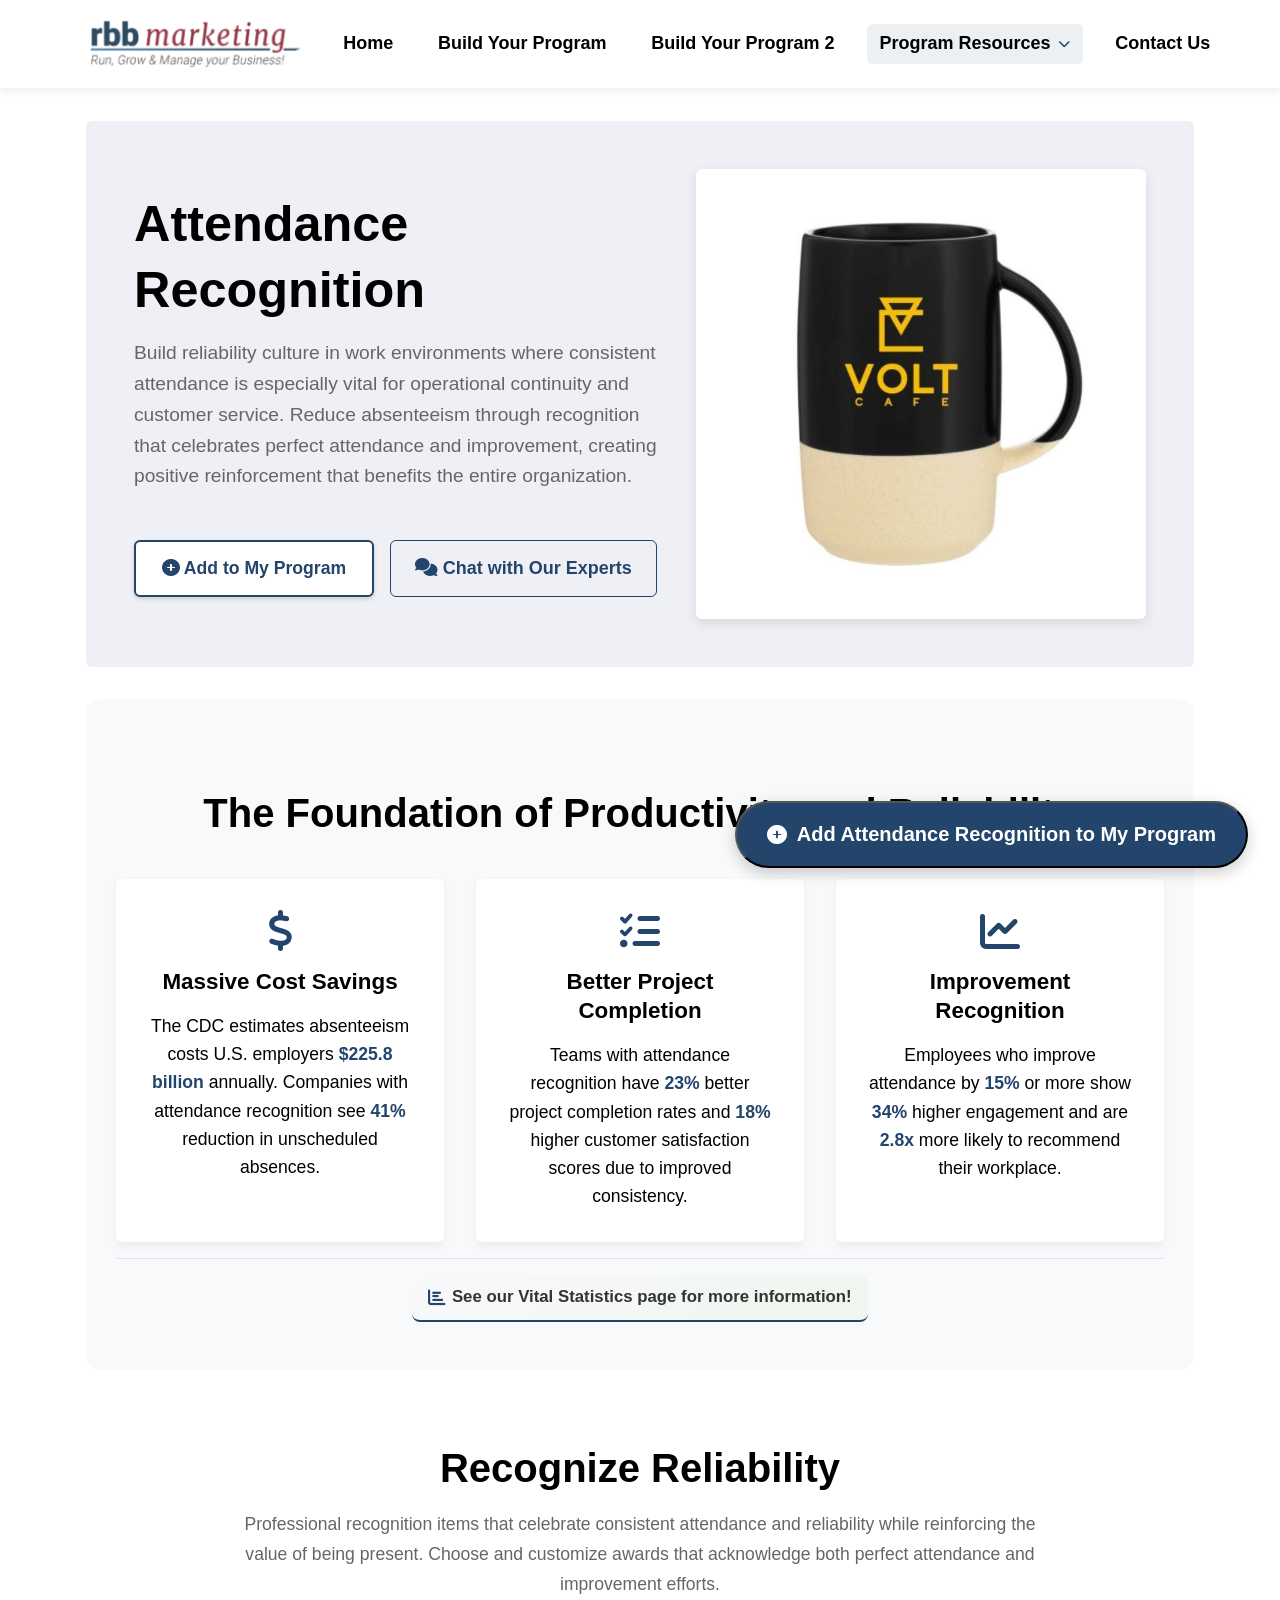
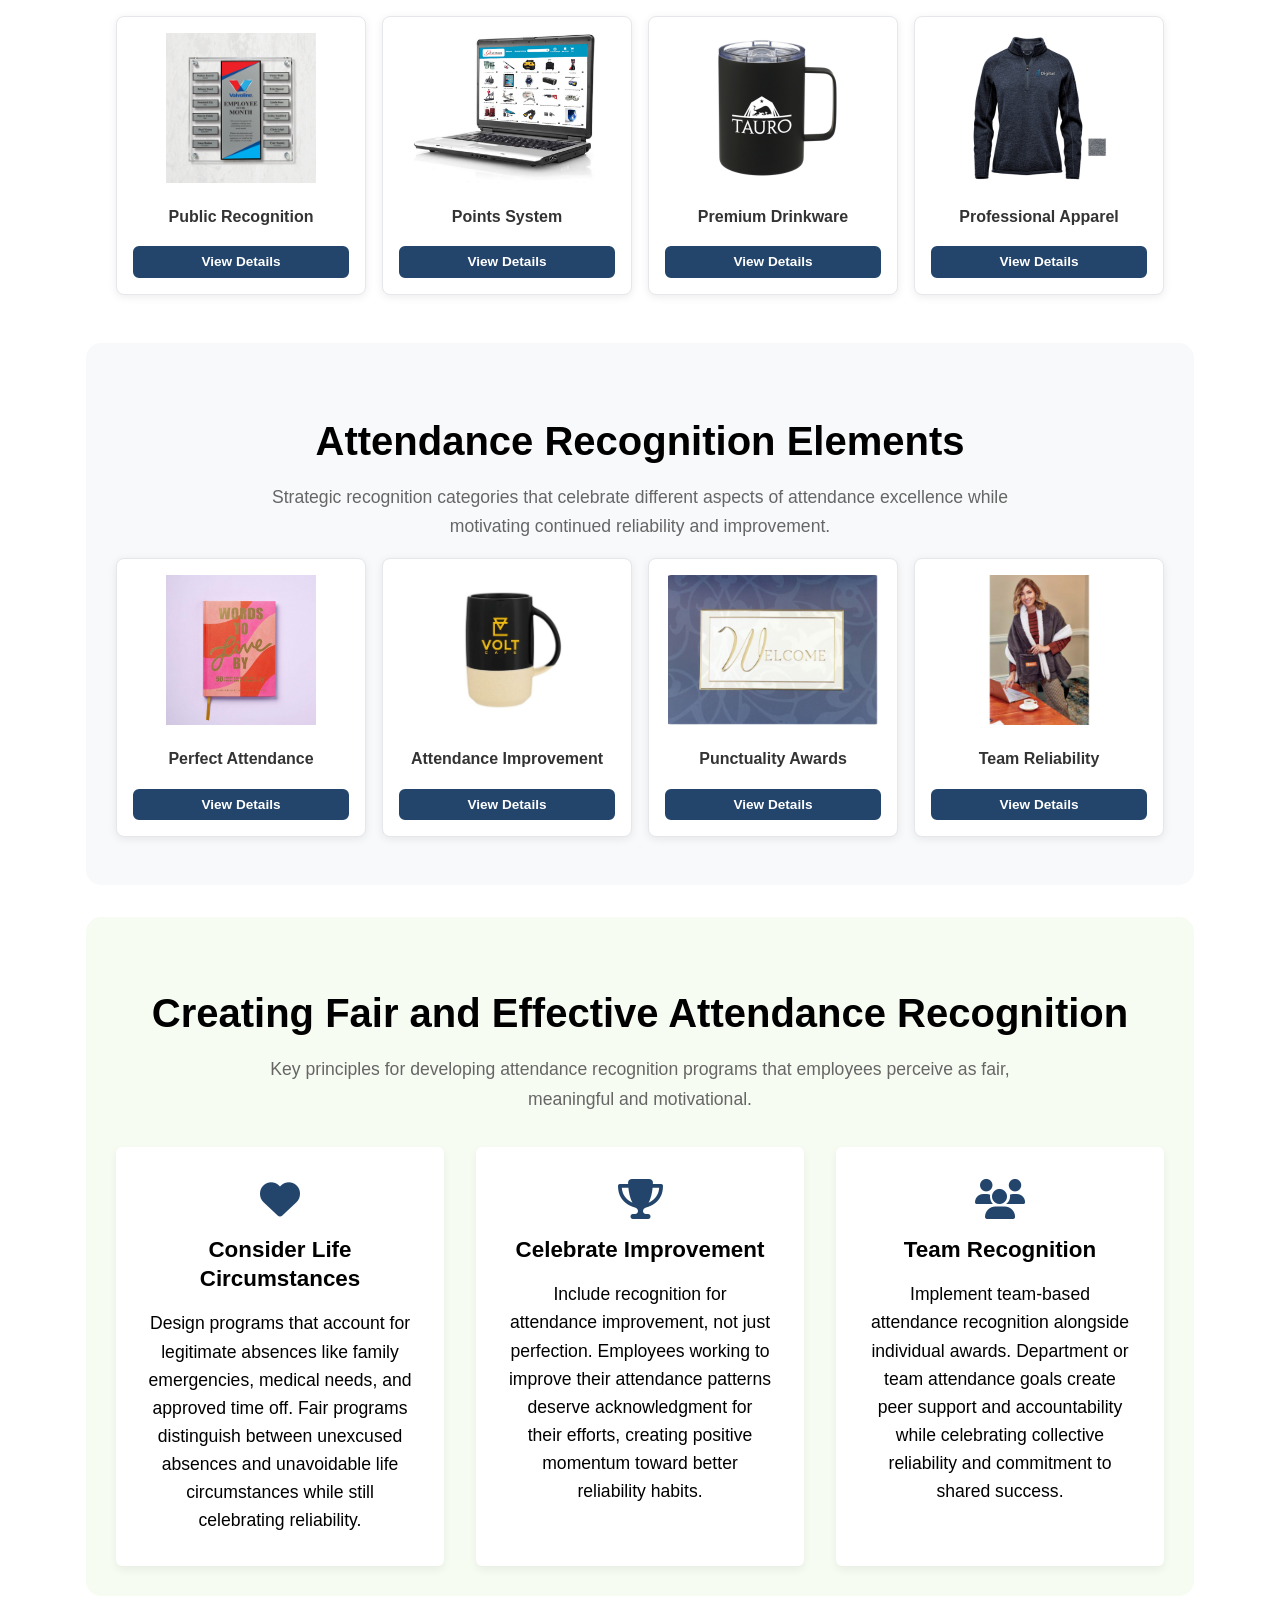
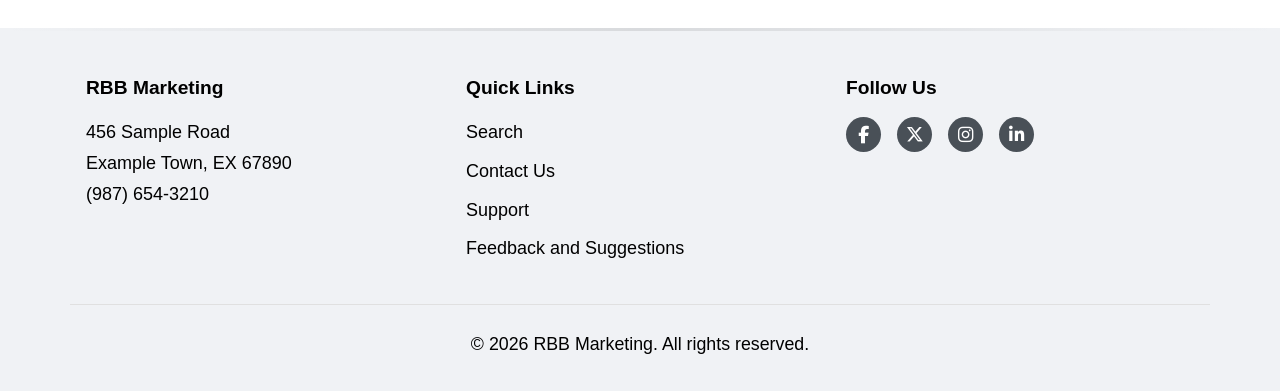
==== commit 5e5b94d1: "Merge fd39ee2d3b5413283d7481d13bbf9889fb620a44 into 577edbddee40abffe92a6dbd39ef980e6c4615de" ====
--- a/attendance-recognition.html
+++ b/attendance-recognition.html
@@ -160,6 +160,9 @@
     Add Attendance Recognition to My Program
   </button>
 
+
+
+  <script src="modal.js"></script>
   <script src="footer.js"></script>
 </body>
 </html> 
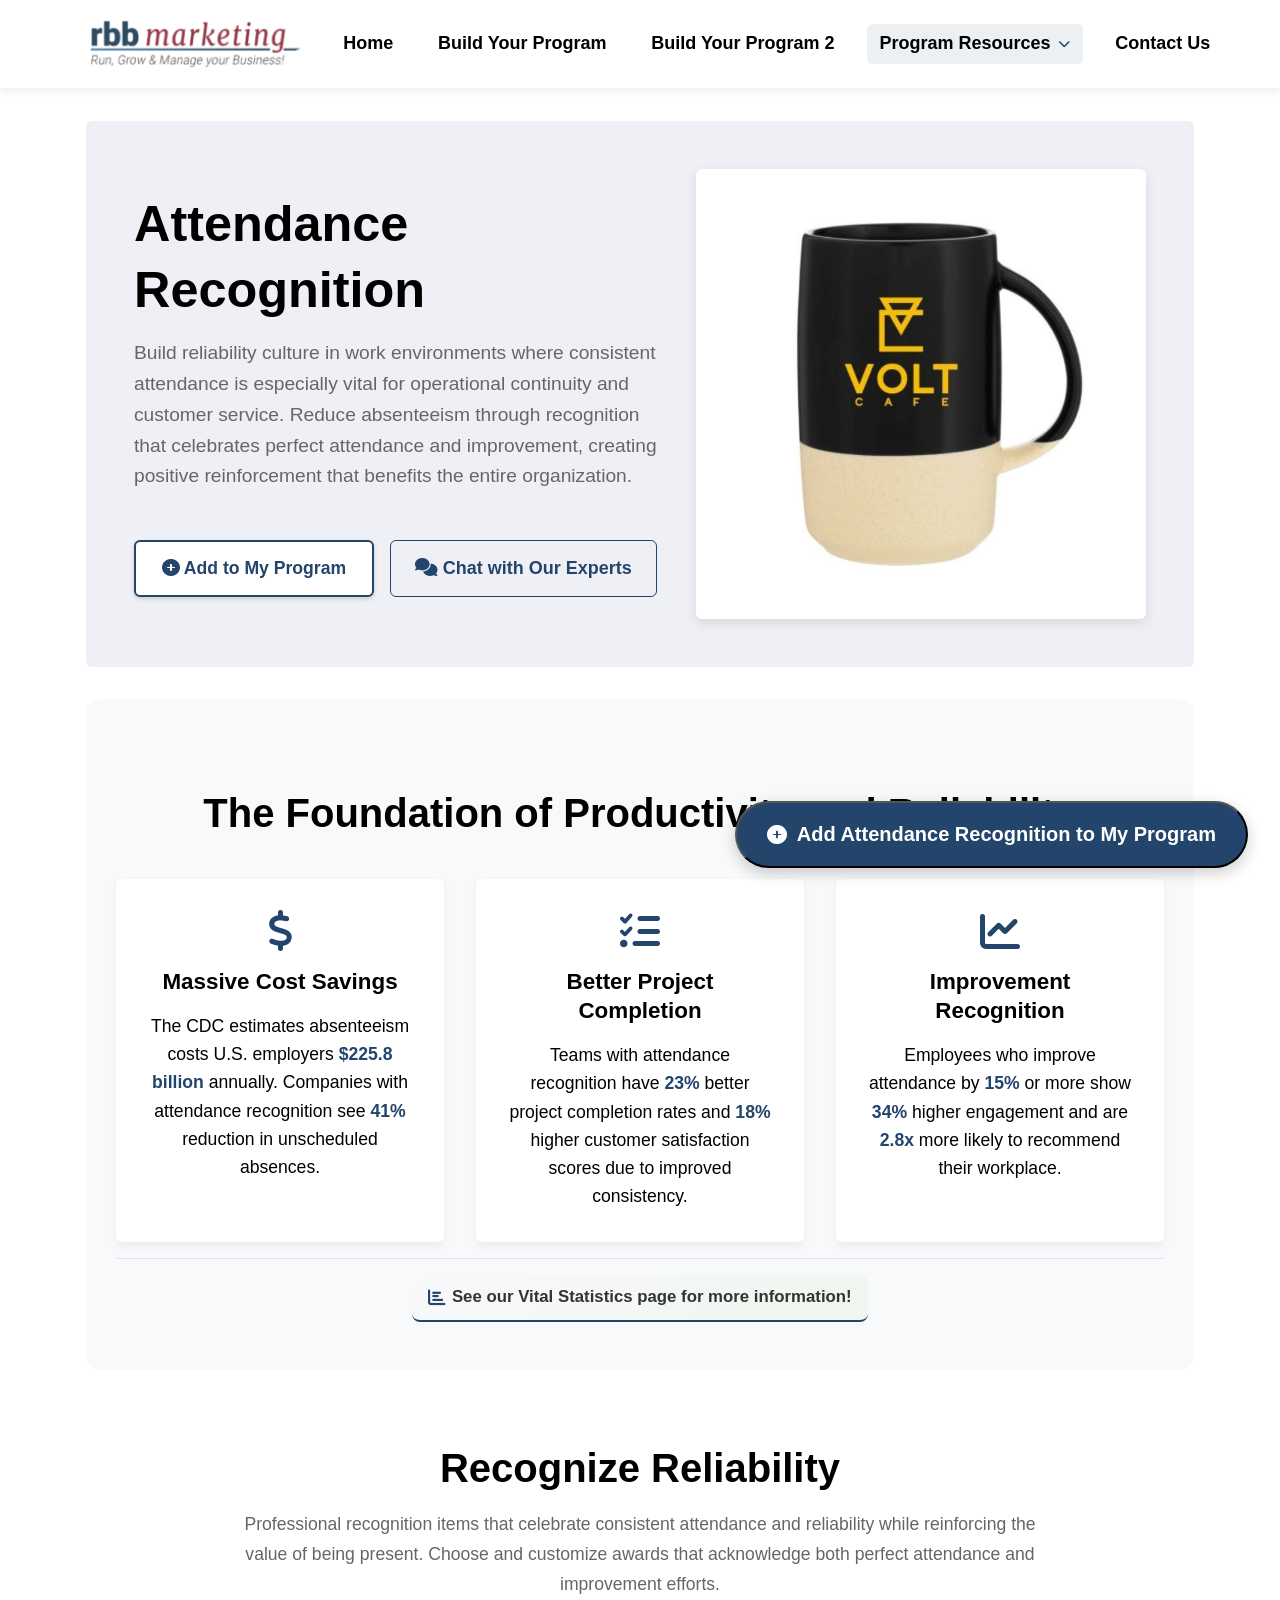
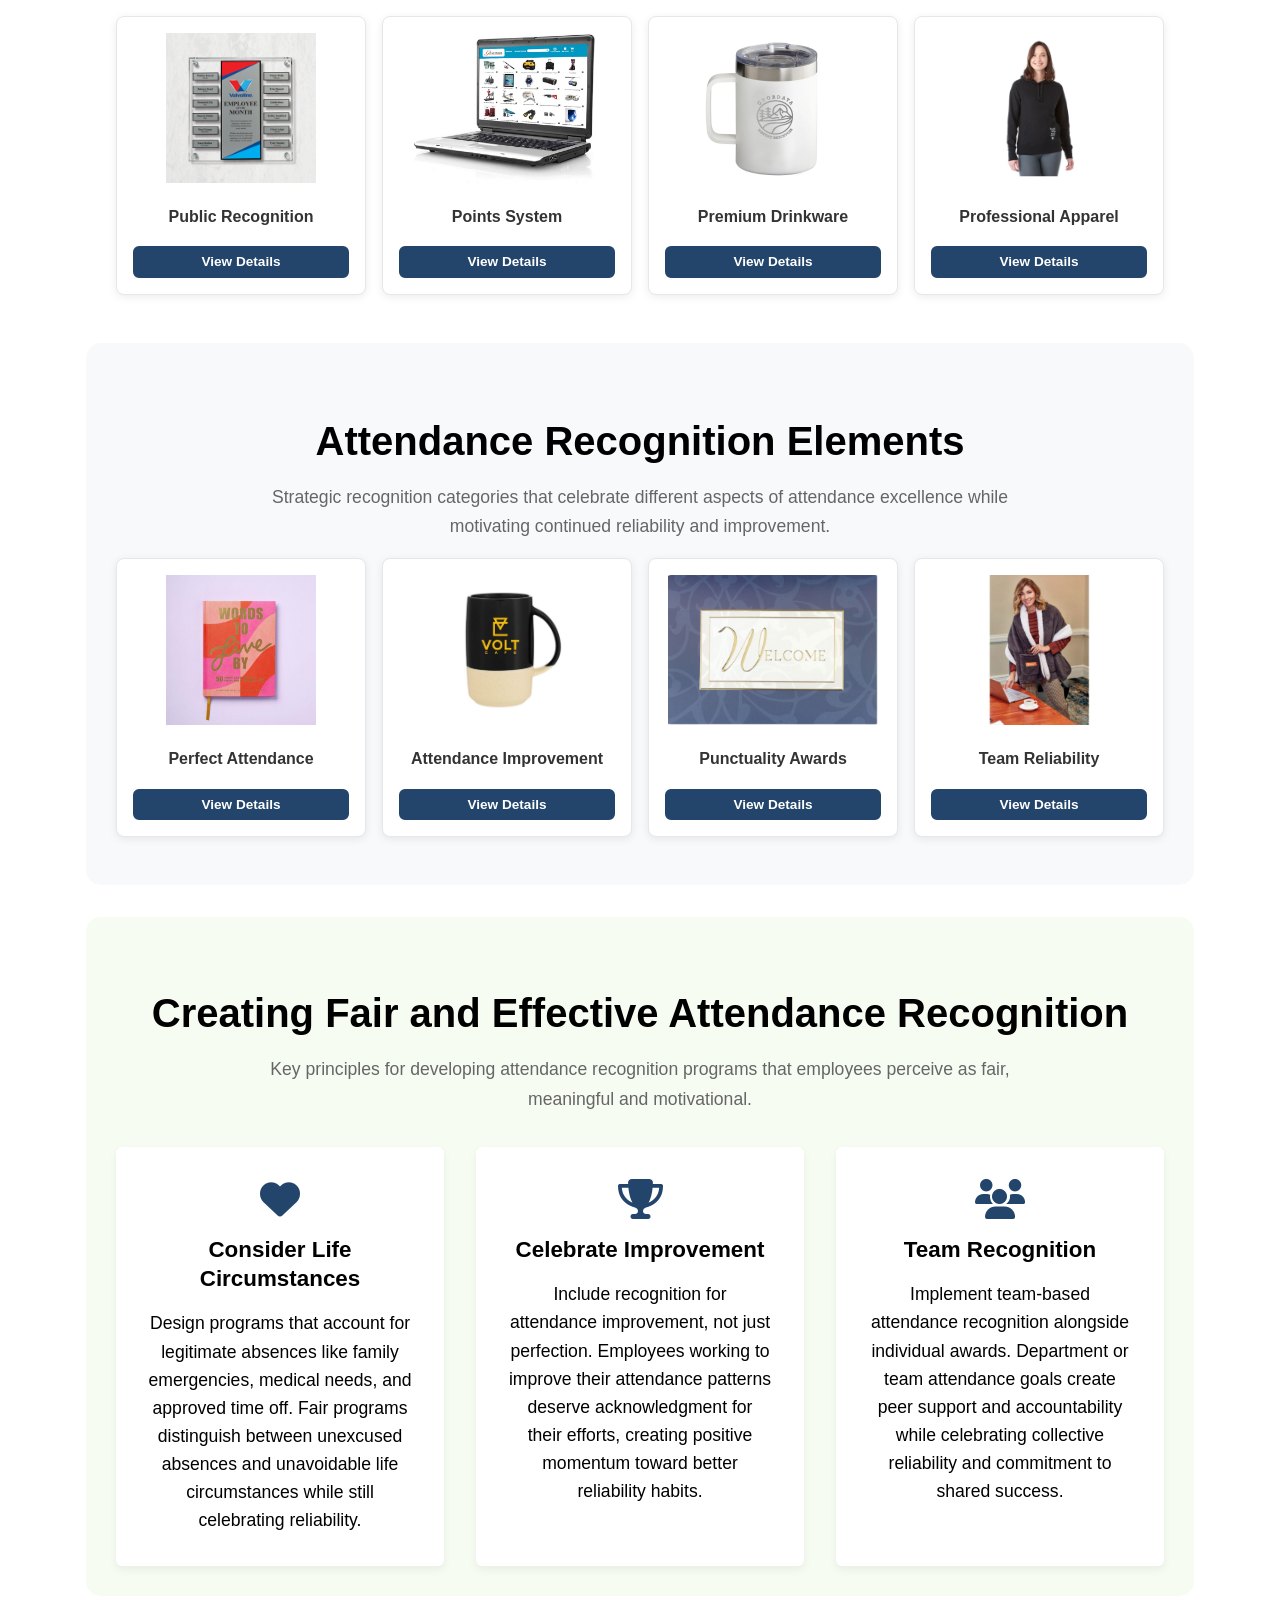
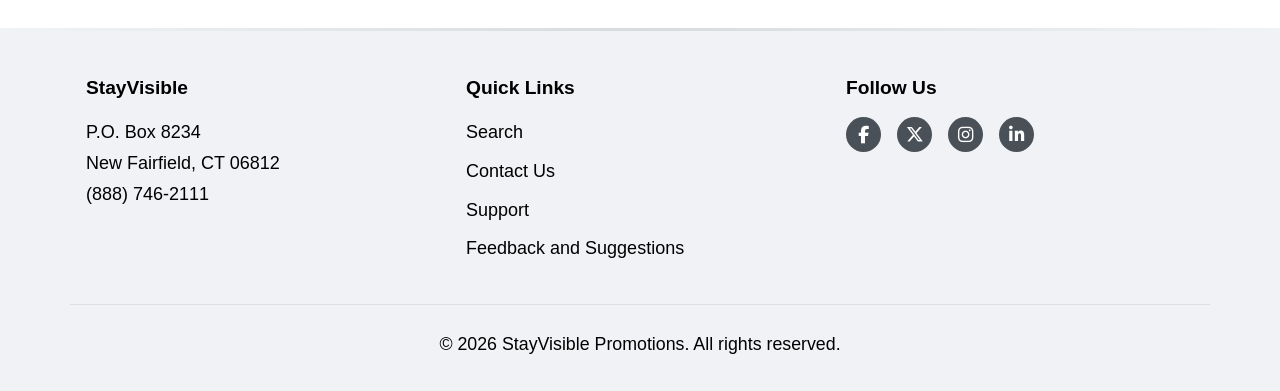
==== commit 3daaa150: "imagery updates" ====
--- a/attendance-recognition.html
+++ b/attendance-recognition.html
@@ -86,12 +86,12 @@
           <button class="btn btn-outline btn-small view-details">View Details</button>
         </div>
         <div class="compact-card product-card" data-title="Premium Drinkware" data-img="assets/images/Drinkware.png" data-desc="High-quality mugs, tumblers, and hydration accessories that healthcare staff use daily. These practical gifts help employees maintain proper hydration during long shifts while showing appreciation for reliable attendance.">
-          <img src="assets/images/Drinkware.png" alt="Premium Drinkware">
+          <img src="assets/images/DrinkwareMug.png.png" alt="Premium Drinkware">
           <h4>Premium Drinkware</h4>
           <button class="btn btn-outline btn-small view-details">View Details</button>
         </div>
         <div class="compact-card product-card" data-title="Professional Apparel" data-img="assets/images/Apparel.png" data-desc="Comfortable professional clothing and accessories suitable for healthcare environments. These thoughtful rewards support employee comfort during long shifts while acknowledging their commitment to reliable attendance.">
-          <img src="assets/images/Apparel.png" alt="Professional Apparel">
+          <img src="assets/images/ApparelSweater.png" alt="Professional Apparel">
           <h4>Professional Apparel</h4>
           <button class="btn btn-outline btn-small view-details">View Details</button>
         </div>
@@ -160,9 +160,48 @@
     Add Attendance Recognition to My Program
   </button>
 
-
-
-  <script src="modal.js"></script>
-  <script src="footer.js"></script>
+  <footer>
+    <div class="container footer-grid">
+      <div class="footer-section footer-company">
+        <h3>StayVisible</h3>
+        <p>P.O. Box 8234<br>New Fairfield, CT 06812<br>(888) 746-2111</p>
+      </div>
+      <div class="footer-section footer-links">
+        <h3>Quick Links</h3>
+        <ul>
+          <li><a href="#" onclick="document.querySelector('#search-form-header input[type=search]').focus(); return false;">Search</a></li>
+          <li><a href="contact.html">Contact Us</a></li>
+          <li><a href="contact.html">Support</a></li>
+          <li><a href="contact.html">Feedback and Suggestions</a></li>
+        </ul>
+      </div>
+      <div class="footer-section footer-social">
+        <h3>Follow Us</h3>
+        <div class="social-icons">
+          <a href="https://www.facebook.com/stayvisiblellc" target="_blank" aria-label="Facebook"><i class="fab fa-facebook-f"></i></a>
+          <a href="https://x.com/StayVizLLC" target="_blank" aria-label="X (Twitter)"><i class="fab fa-x-twitter"></i></a>
+          <a href="https://www.instagram.com/stayvisible2018/" target="_blank" aria-label="Instagram"><i class="fab fa-instagram"></i></a>
+          <a href="https://www.linkedin.com/company/stay-visible-llc/" target="_blank" aria-label="LinkedIn"><i class="fab fa-linkedin-in"></i></a>
+        </div>
+      </div>
+    </div>
+    <div class="container copyright">
+      <p>&copy; <span id="current-year"></span> StayVisible Promotions. All rights reserved.</p>
+    </div>
+  </footer>
+
+  <!-- Product Modal -->
+  <div id="productModal" class="modal">
+    <div class="modal-content">
+      <span class="modal-close-btn">&times;</span>
+      <img id="modal-img" src="" alt="Product Image">
+      <h2 id="modal-title"></h2>
+      <p id="modal-desc"></p>
+      <a href="contact.html" class="btn modal-quote-btn">
+        <i class="fas fa-comments"></i> Chat With Us
+      </a>
+    </div>
+  </div>
+
 </body>
 </html> 
--- a/styles.css
+++ b/styles.css
@@ -1603,7 +1603,7 @@
 .program-module {
   position: relative;
   padding: 1.5rem;
-  background: white;
+  background: #eaf2fa;
   border: 1px solid var(--border-color);
   border-radius: 8px;
   cursor: grab;
@@ -1935,7 +1935,7 @@
   margin: 0 auto;
   background-color: var(--light-color);
   padding: 2rem;
-  padding: 0;
+  padding: 20px;
   border-radius: var(--border-radius);
   box-shadow: 0 4px 10px rgba(0,0,0,0.05);
 }
@@ -2309,6 +2309,7 @@
     grid-template-columns: repeat(auto-fit, minmax(280px, 1fr));
     justify-content: center;
     justify-items: center;
+    
   }
 }
 
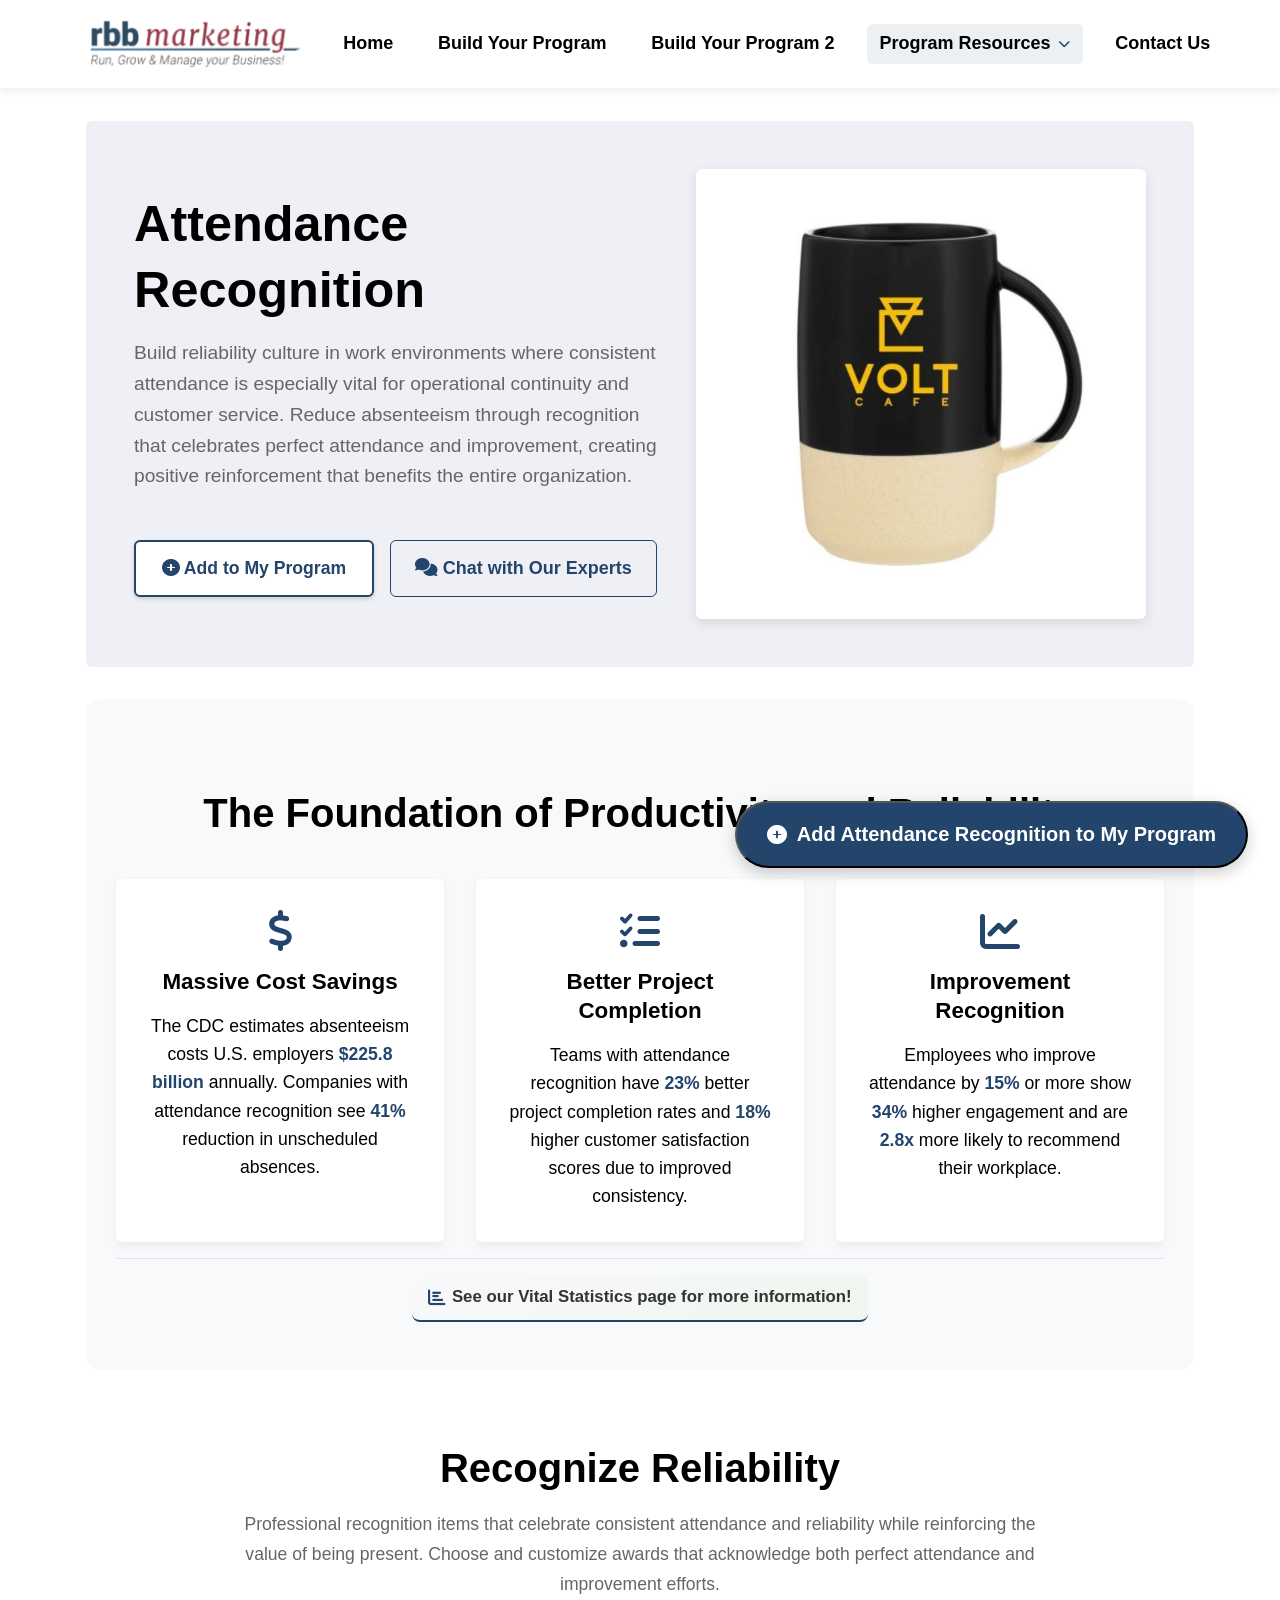
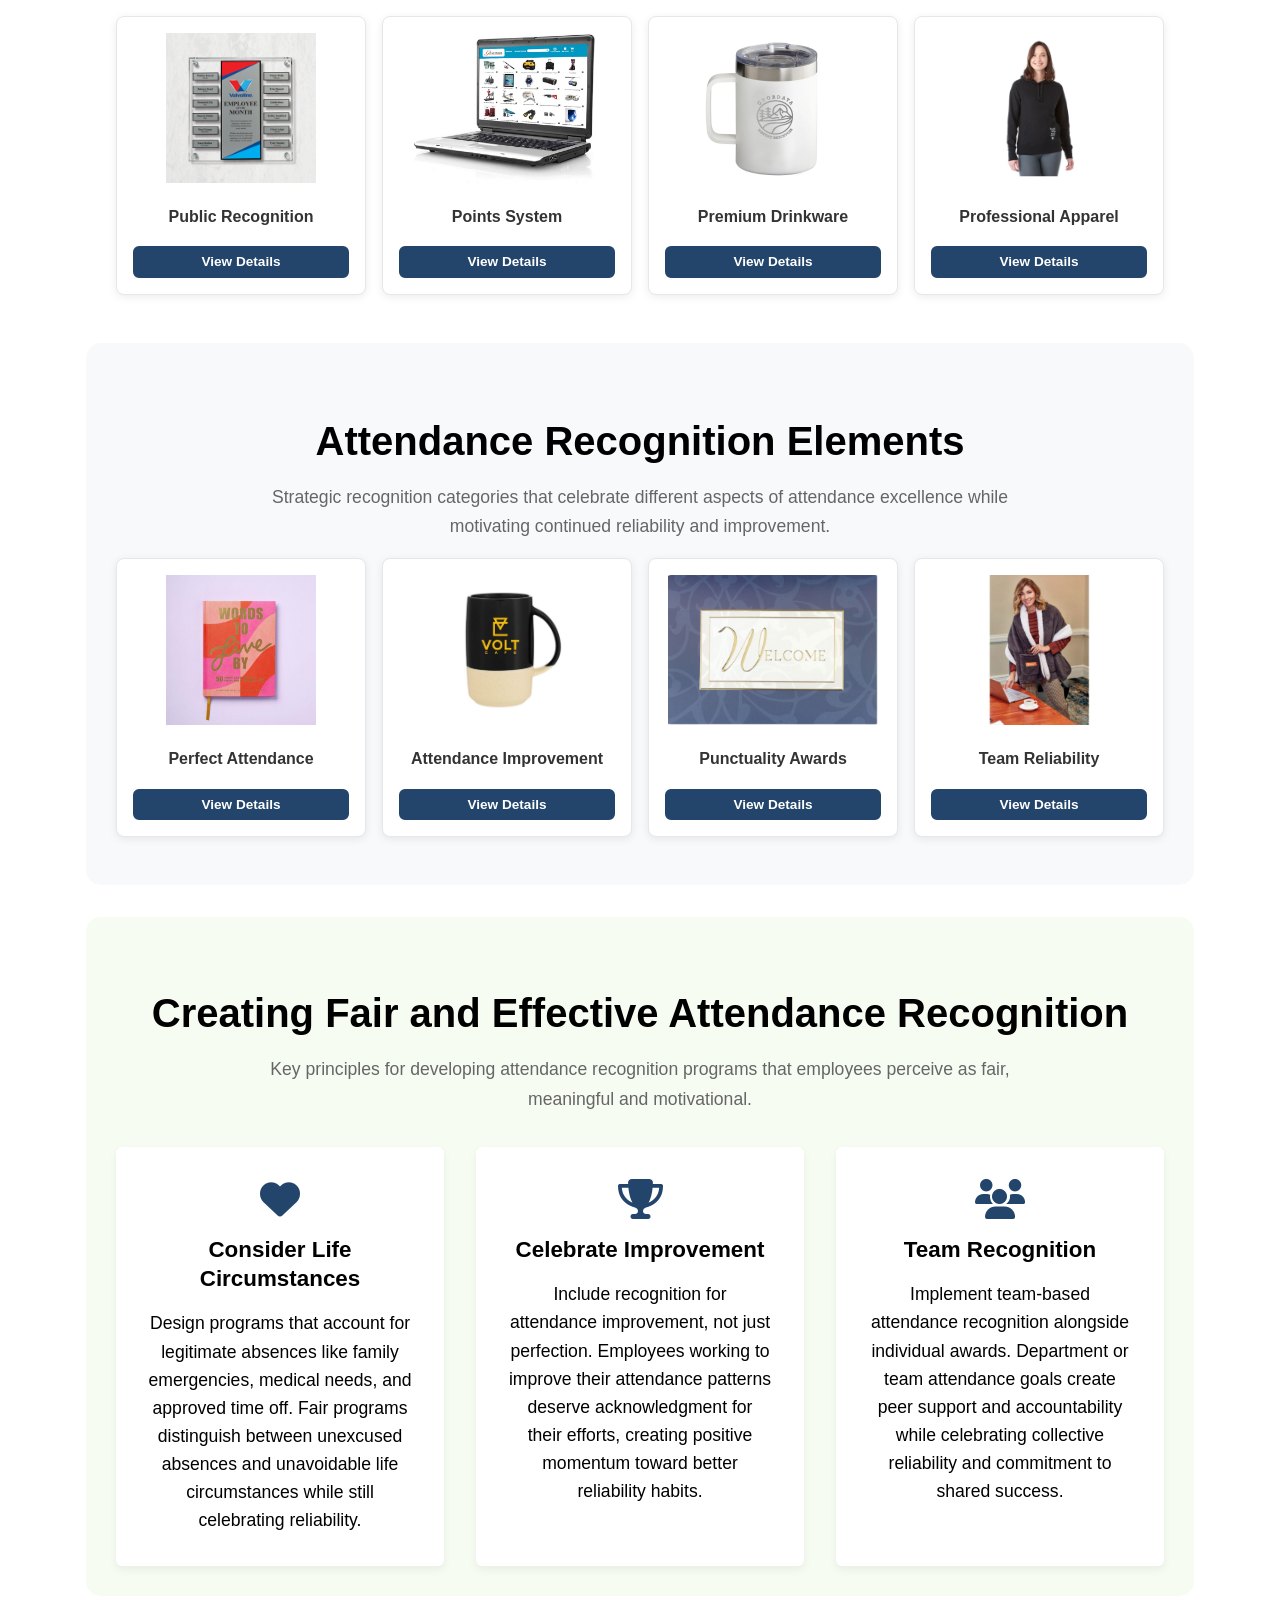
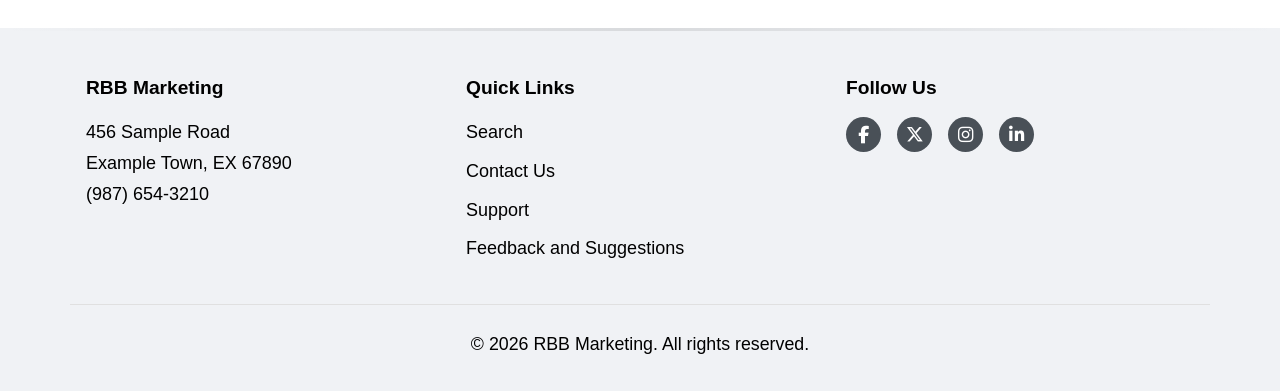
==== commit e807a40b: "Merge pull request #11 from devbydesign/GeneralWorking General working" ====
--- a/attendance-recognition.html
+++ b/attendance-recognition.html
@@ -160,48 +160,9 @@
     Add Attendance Recognition to My Program
   </button>
 
-  <footer>
-    <div class="container footer-grid">
-      <div class="footer-section footer-company">
-        <h3>StayVisible</h3>
-        <p>P.O. Box 8234<br>New Fairfield, CT 06812<br>(888) 746-2111</p>
-      </div>
-      <div class="footer-section footer-links">
-        <h3>Quick Links</h3>
-        <ul>
-          <li><a href="#" onclick="document.querySelector('#search-form-header input[type=search]').focus(); return false;">Search</a></li>
-          <li><a href="contact.html">Contact Us</a></li>
-          <li><a href="contact.html">Support</a></li>
-          <li><a href="contact.html">Feedback and Suggestions</a></li>
-        </ul>
-      </div>
-      <div class="footer-section footer-social">
-        <h3>Follow Us</h3>
-        <div class="social-icons">
-          <a href="https://www.facebook.com/stayvisiblellc" target="_blank" aria-label="Facebook"><i class="fab fa-facebook-f"></i></a>
-          <a href="https://x.com/StayVizLLC" target="_blank" aria-label="X (Twitter)"><i class="fab fa-x-twitter"></i></a>
-          <a href="https://www.instagram.com/stayvisible2018/" target="_blank" aria-label="Instagram"><i class="fab fa-instagram"></i></a>
-          <a href="https://www.linkedin.com/company/stay-visible-llc/" target="_blank" aria-label="LinkedIn"><i class="fab fa-linkedin-in"></i></a>
-        </div>
-      </div>
-    </div>
-    <div class="container copyright">
-      <p>&copy; <span id="current-year"></span> StayVisible Promotions. All rights reserved.</p>
-    </div>
-  </footer>
 
-  <!-- Product Modal -->
-  <div id="productModal" class="modal">
-    <div class="modal-content">
-      <span class="modal-close-btn">&times;</span>
-      <img id="modal-img" src="" alt="Product Image">
-      <h2 id="modal-title"></h2>
-      <p id="modal-desc"></p>
-      <a href="contact.html" class="btn modal-quote-btn">
-        <i class="fas fa-comments"></i> Chat With Us
-      </a>
-    </div>
-  </div>
 
+  <script src="modal.js"></script>
+  <script src="footer.js"></script>
 </body>
 </html> 
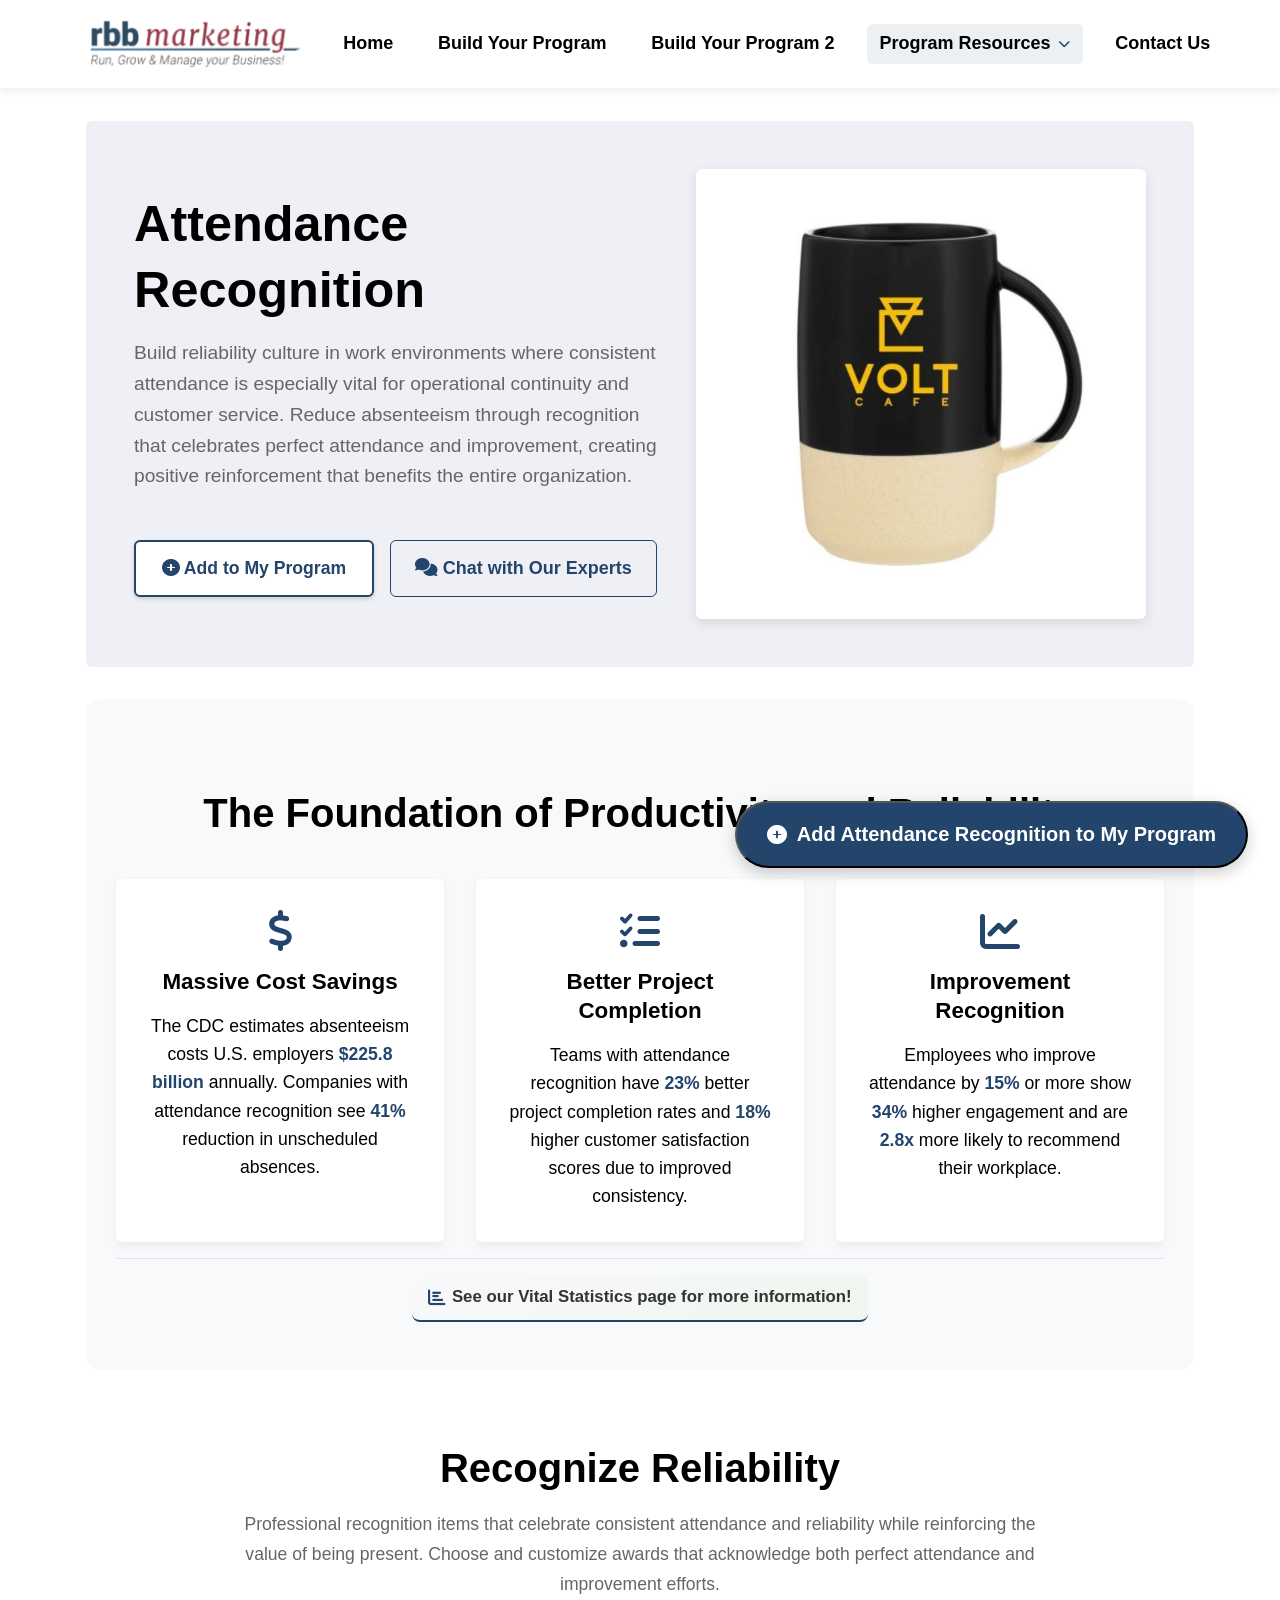
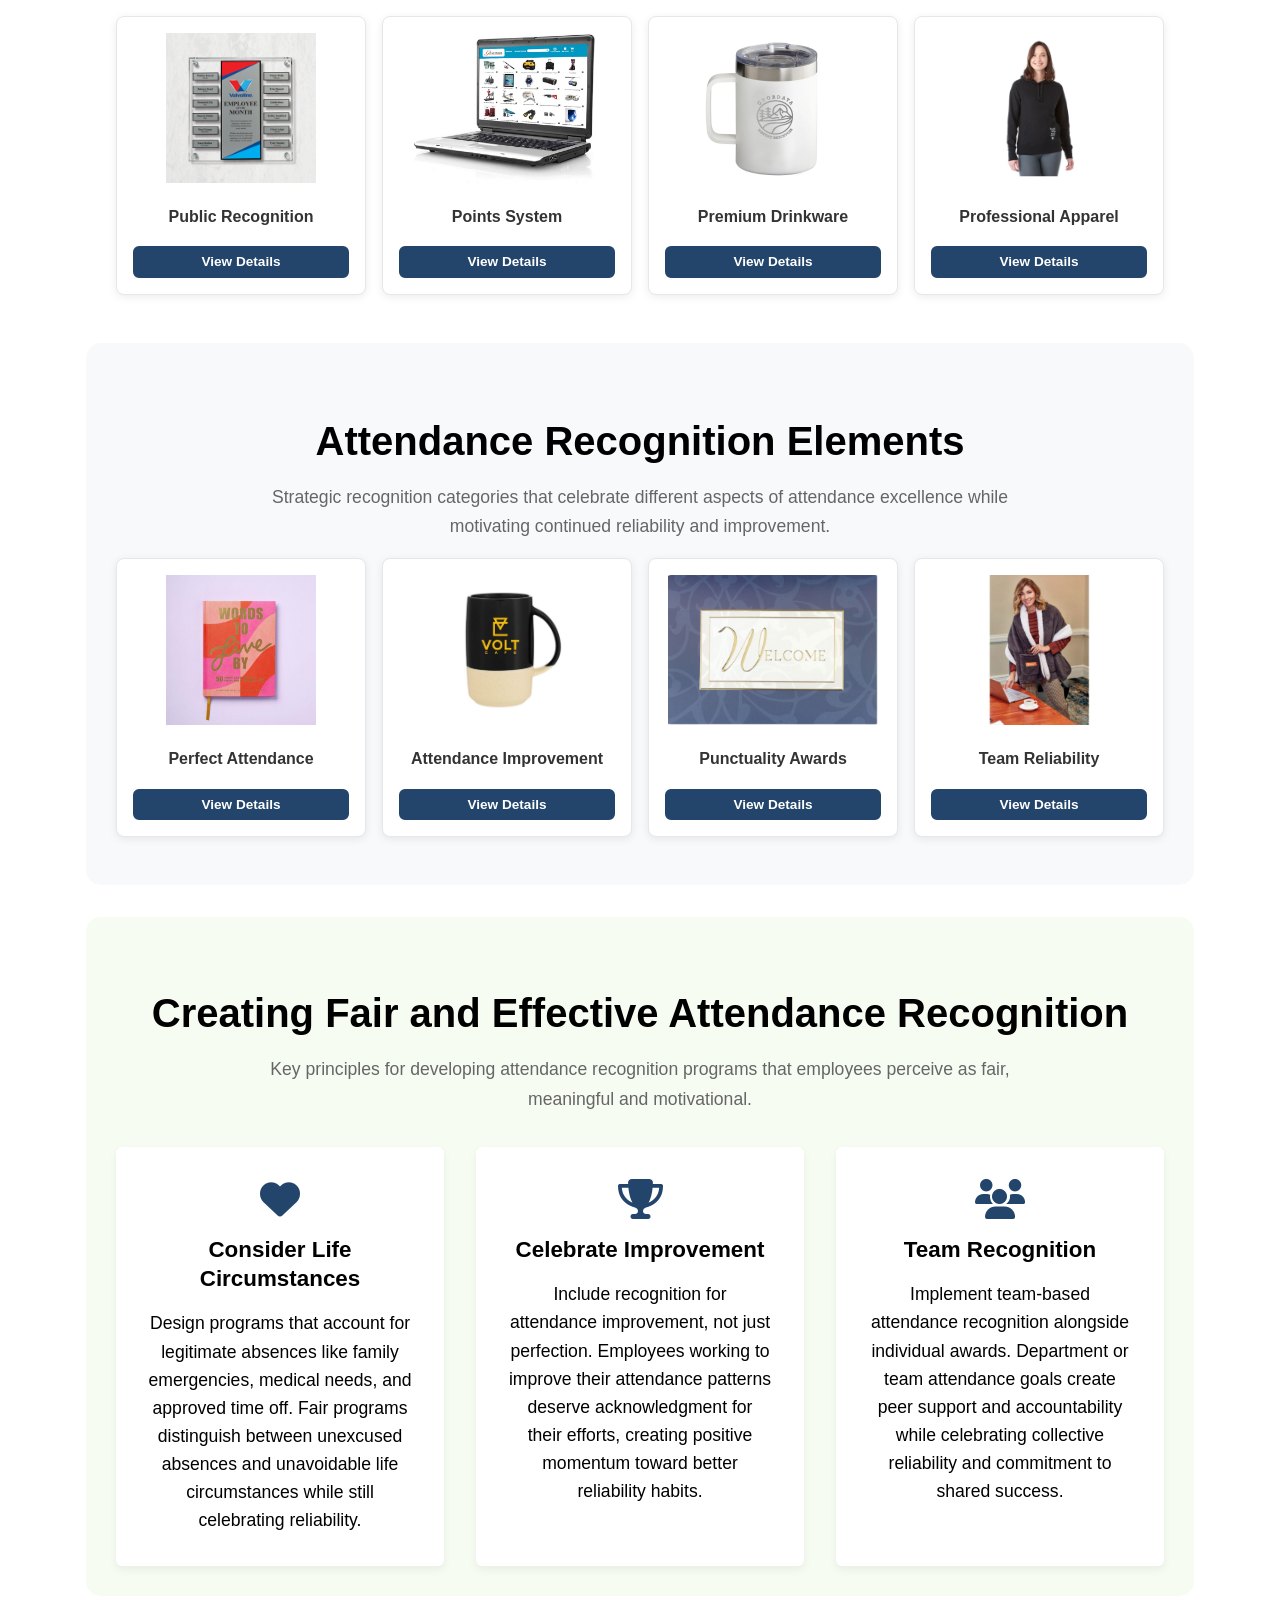
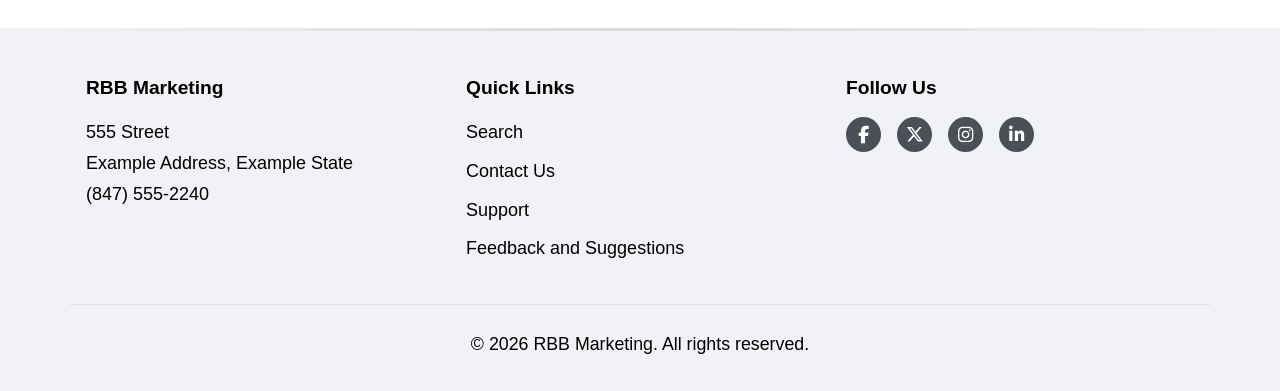
==== commit 20d9449a: "fixed footer standardization" ====
--- a/attendance-recognition.html
+++ b/attendance-recognition.html
@@ -160,9 +160,20 @@
     Add Attendance Recognition to My Program
   </button>
 
+  
 
+  <!-- Product Modal -->
+  <div id="productModal" class="modal">
+    <div class="modal-content">
+      <span class="modal-close-btn">&times;</span>
+      <img id="modal-img" src="" alt="Product Image">
+      <h2 id="modal-title"></h2>
+      <p id="modal-desc"></p>
+      <a href="contact.html" class="btn modal-quote-btn">
+        <i class="fas fa-comments"></i> Chat With Us
+      </a>
+    </div>
+  </div>
 
-  <script src="modal.js"></script>
-  <script src="footer.js"></script>
 </body>
 </html> 
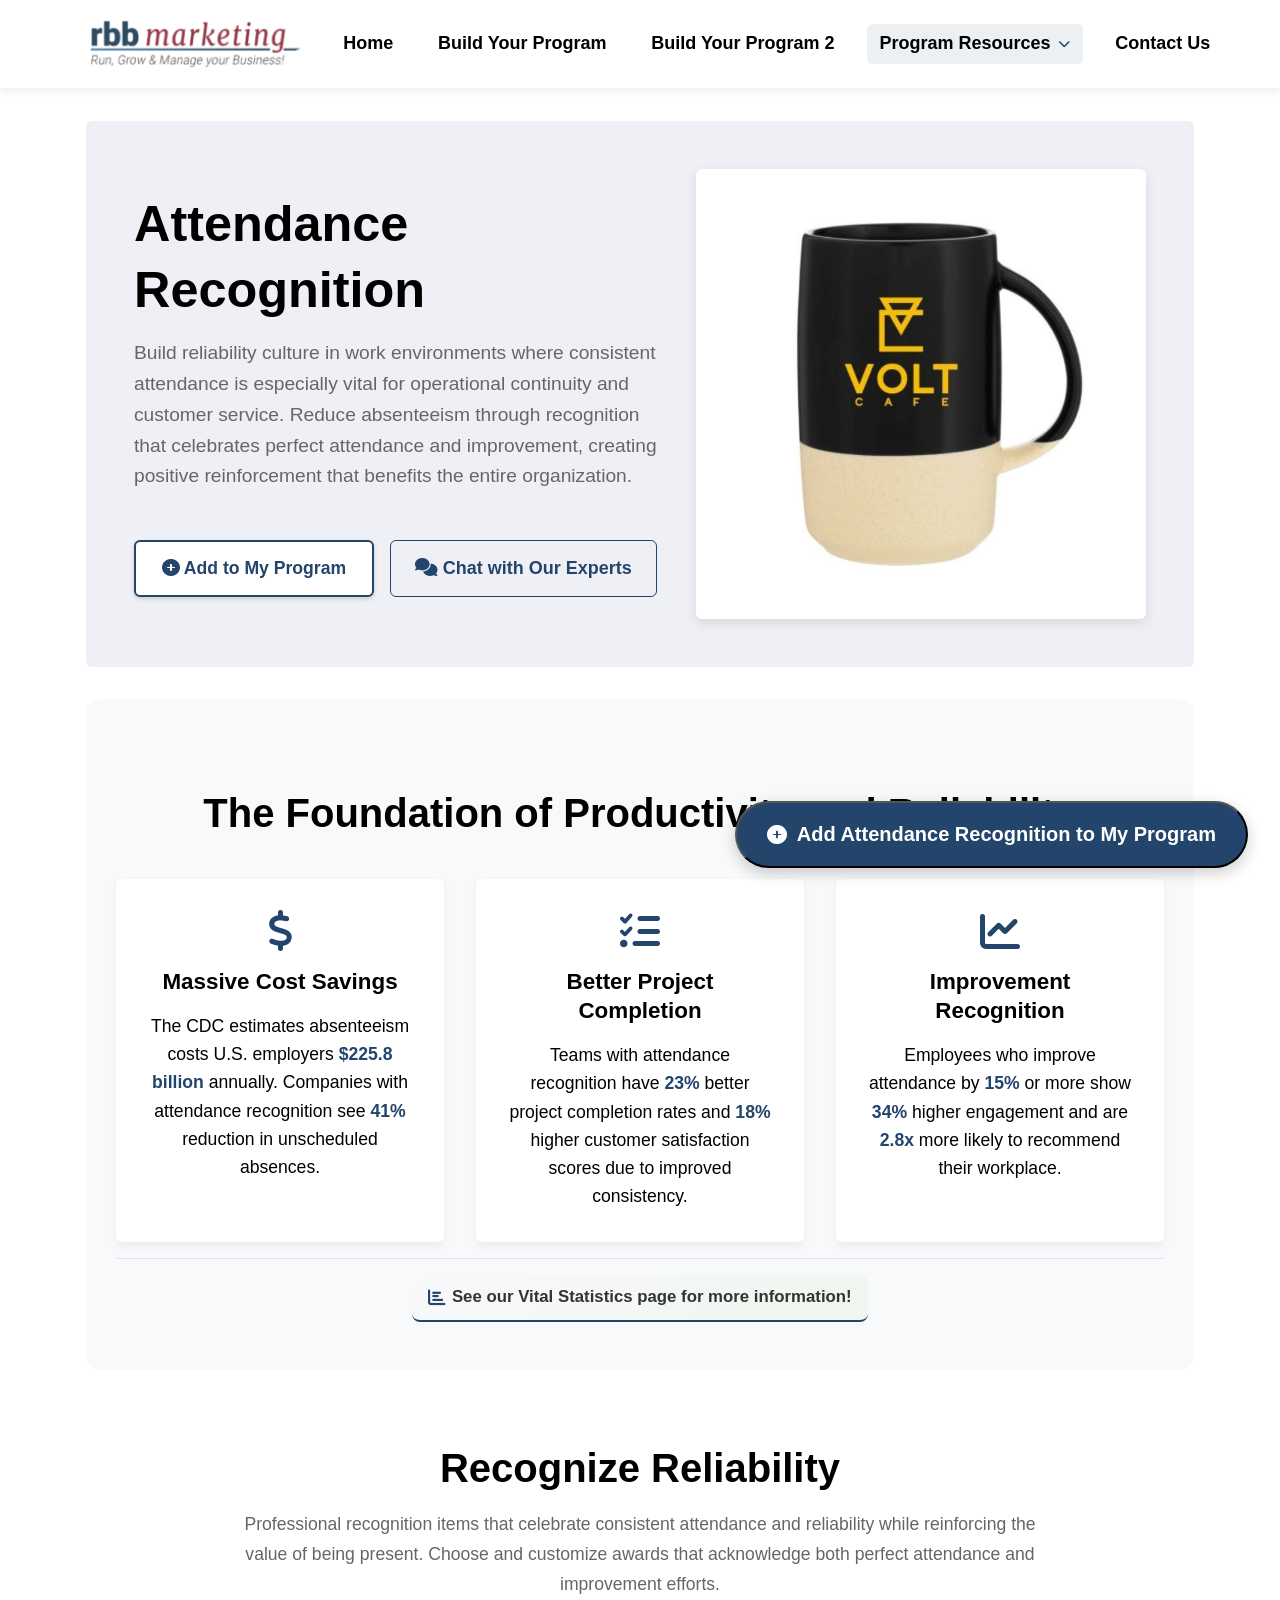
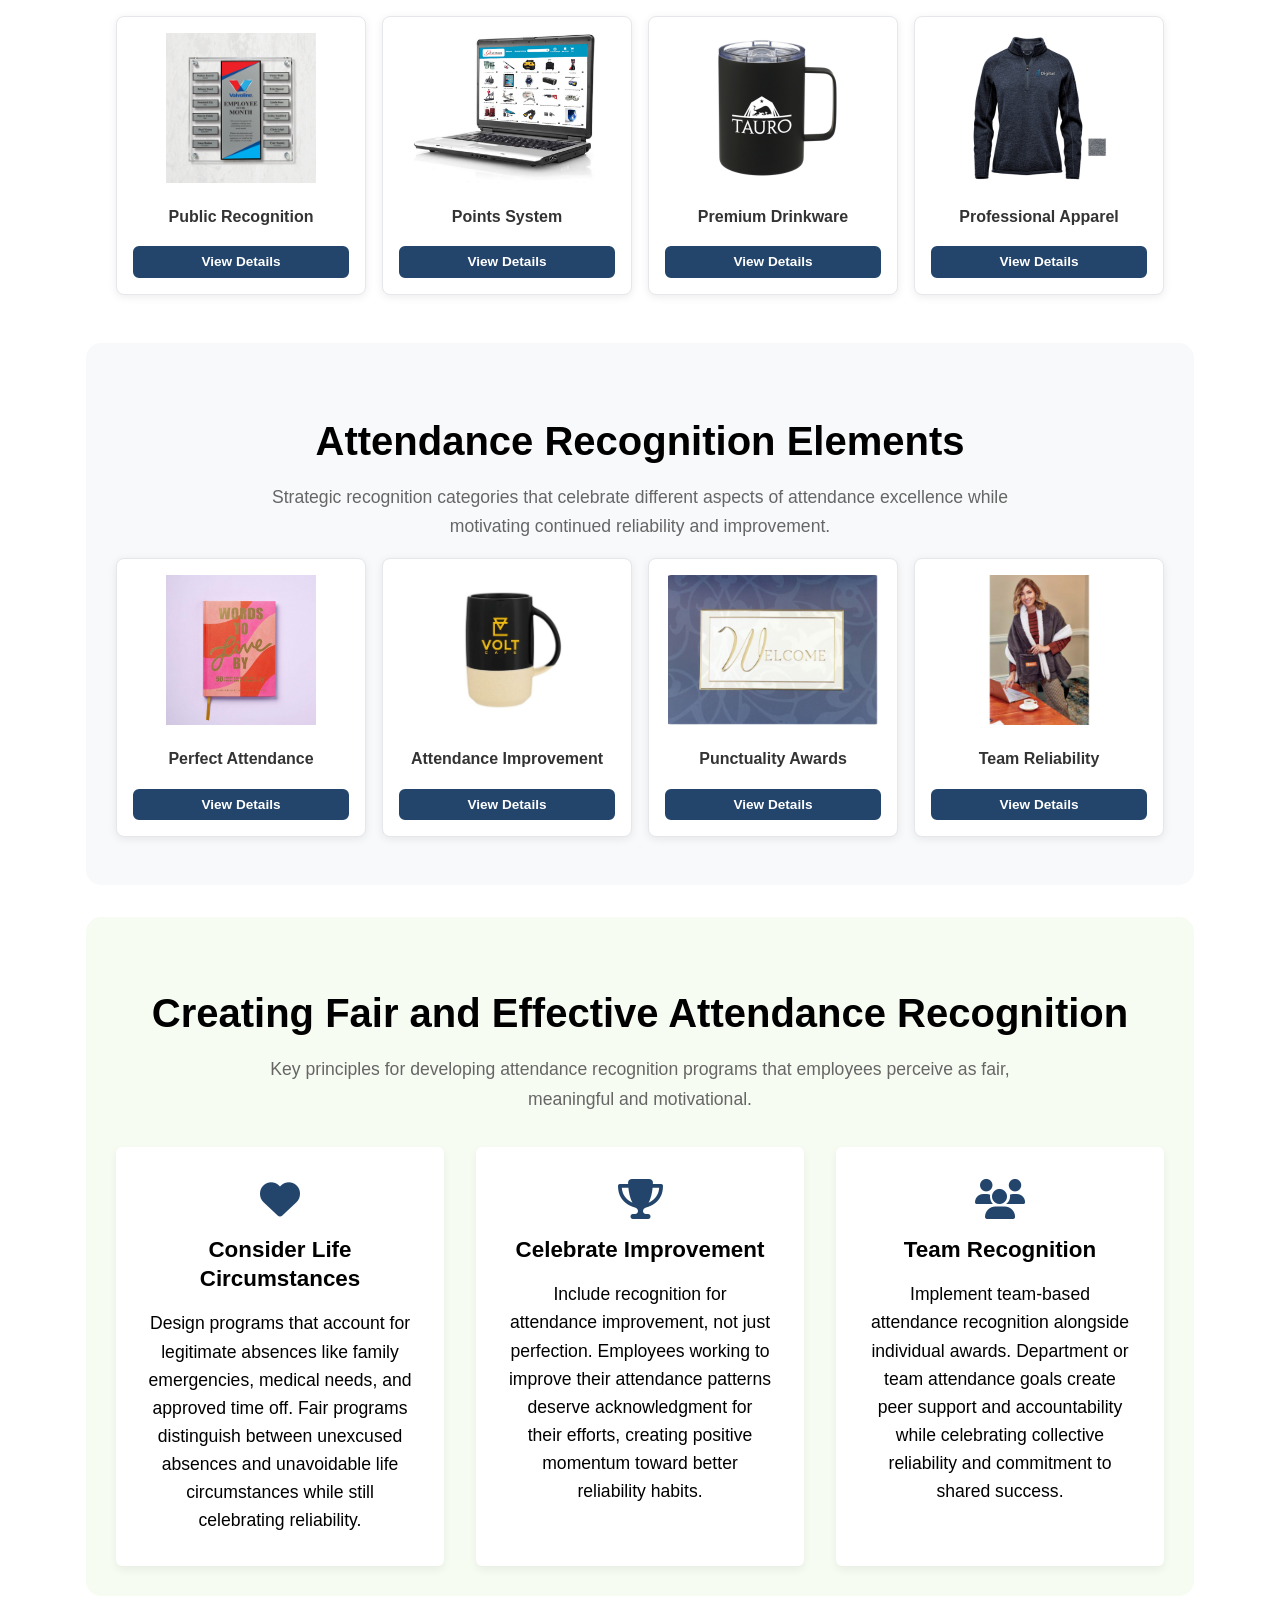
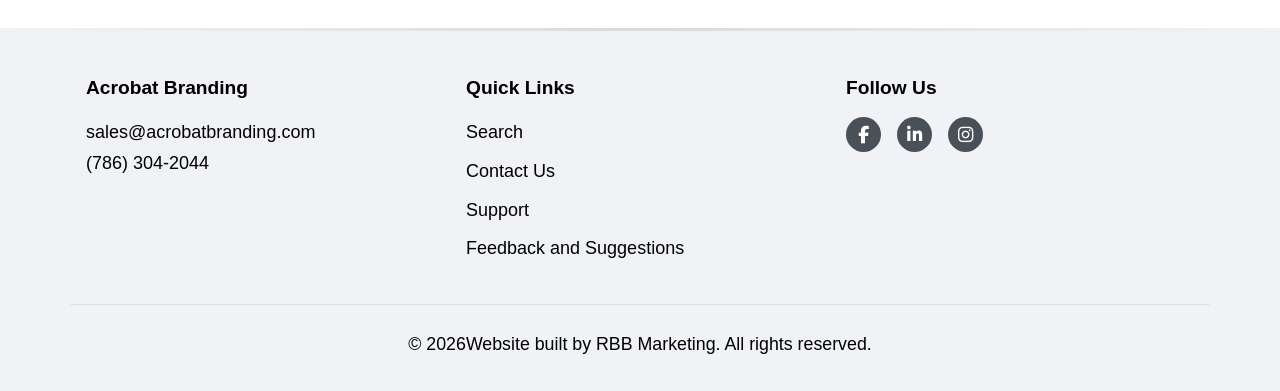
==== commit b0643c77: "merged footer conflict" ====
--- a/attendance-recognition.html
+++ b/attendance-recognition.html
@@ -86,12 +86,12 @@
           <button class="btn btn-outline btn-small view-details">View Details</button>
         </div>
         <div class="compact-card product-card" data-title="Premium Drinkware" data-img="assets/images/Drinkware.png" data-desc="High-quality mugs, tumblers, and hydration accessories that healthcare staff use daily. These practical gifts help employees maintain proper hydration during long shifts while showing appreciation for reliable attendance.">
-          <img src="assets/images/DrinkwareMug.png.png" alt="Premium Drinkware">
+          <img src="assets/images/Drinkware.png" alt="Premium Drinkware">
           <h4>Premium Drinkware</h4>
           <button class="btn btn-outline btn-small view-details">View Details</button>
         </div>
         <div class="compact-card product-card" data-title="Professional Apparel" data-img="assets/images/Apparel.png" data-desc="Comfortable professional clothing and accessories suitable for healthcare environments. These thoughtful rewards support employee comfort during long shifts while acknowledging their commitment to reliable attendance.">
-          <img src="assets/images/ApparelSweater.png" alt="Professional Apparel">
+          <img src="assets/images/Apparel.png" alt="Professional Apparel">
           <h4>Professional Apparel</h4>
           <button class="btn btn-outline btn-small view-details">View Details</button>
         </div>
@@ -160,20 +160,6 @@
     Add Attendance Recognition to My Program
   </button>
 
-  
-
-  <!-- Product Modal -->
-  <div id="productModal" class="modal">
-    <div class="modal-content">
-      <span class="modal-close-btn">&times;</span>
-      <img id="modal-img" src="" alt="Product Image">
-      <h2 id="modal-title"></h2>
-      <p id="modal-desc"></p>
-      <a href="contact.html" class="btn modal-quote-btn">
-        <i class="fas fa-comments"></i> Chat With Us
-      </a>
-    </div>
-  </div>
-
+  <script src="footer.js"></script>
 </body>
 </html> 
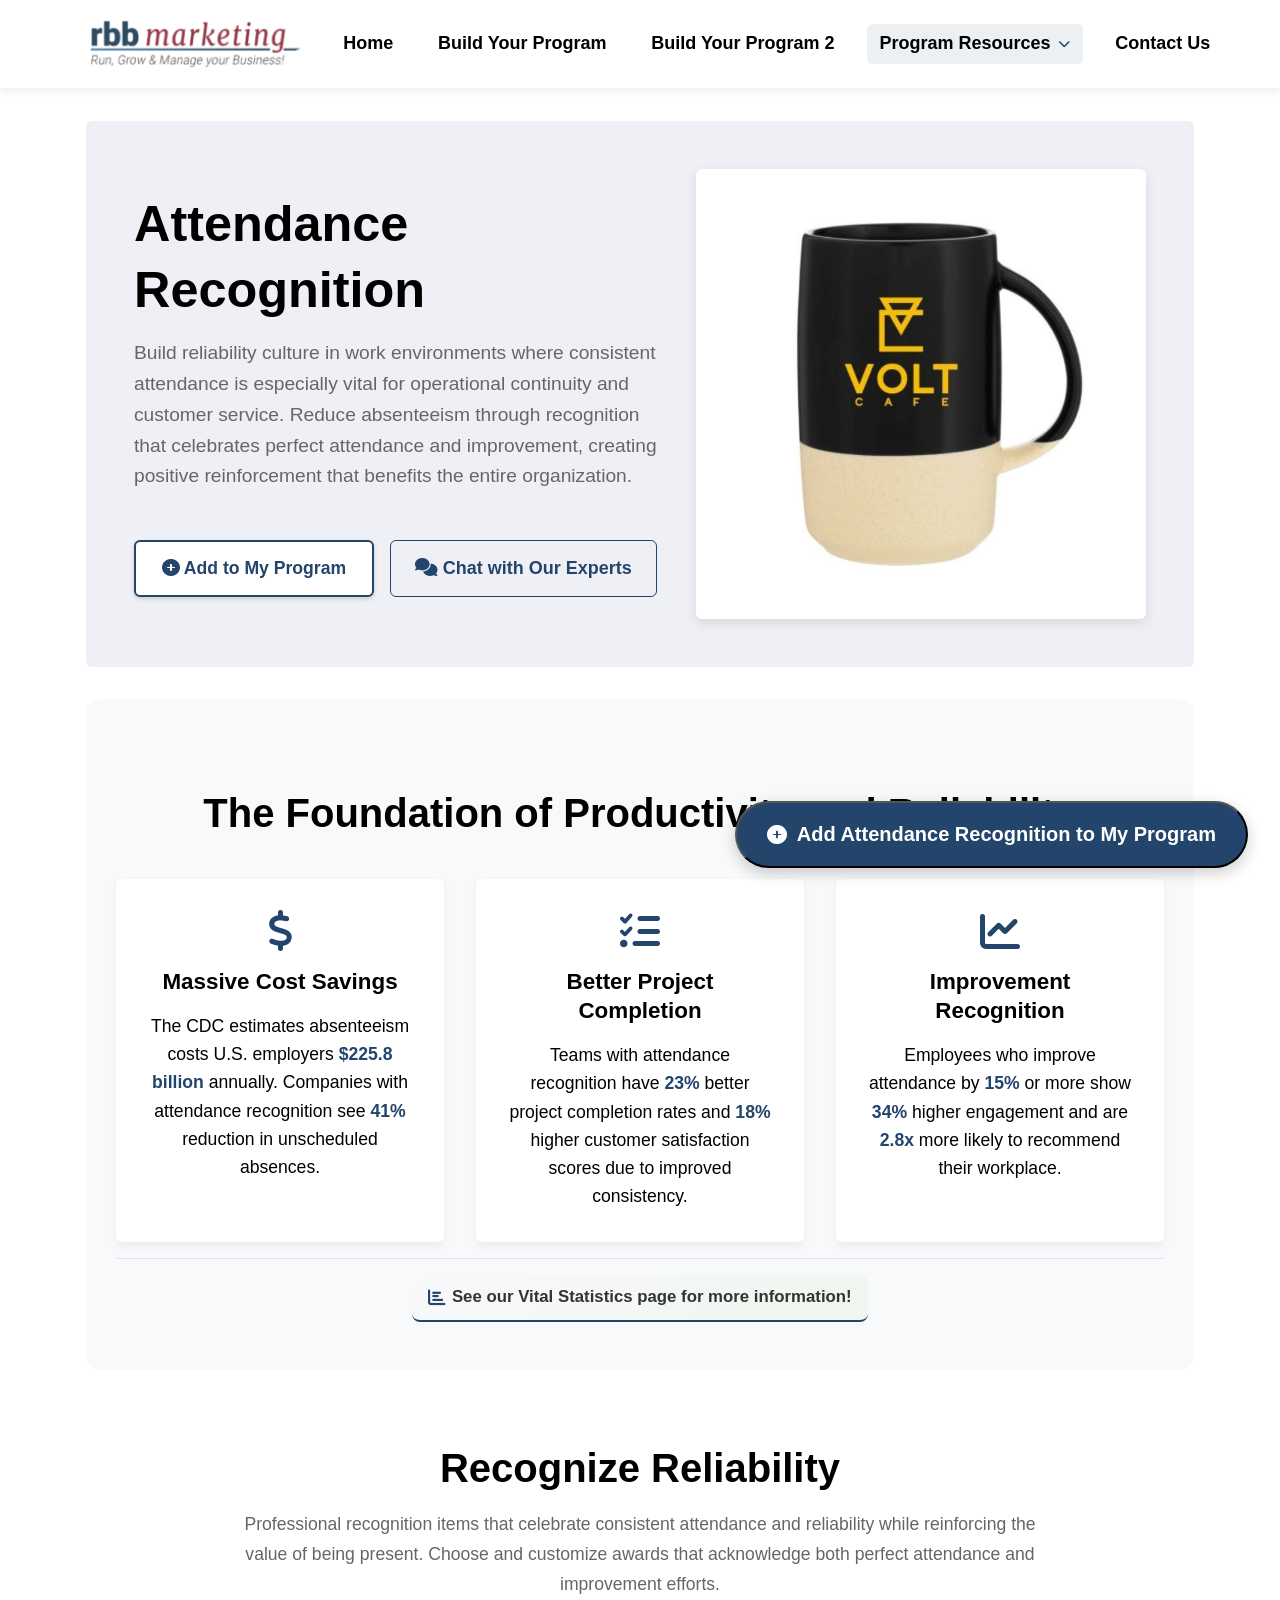
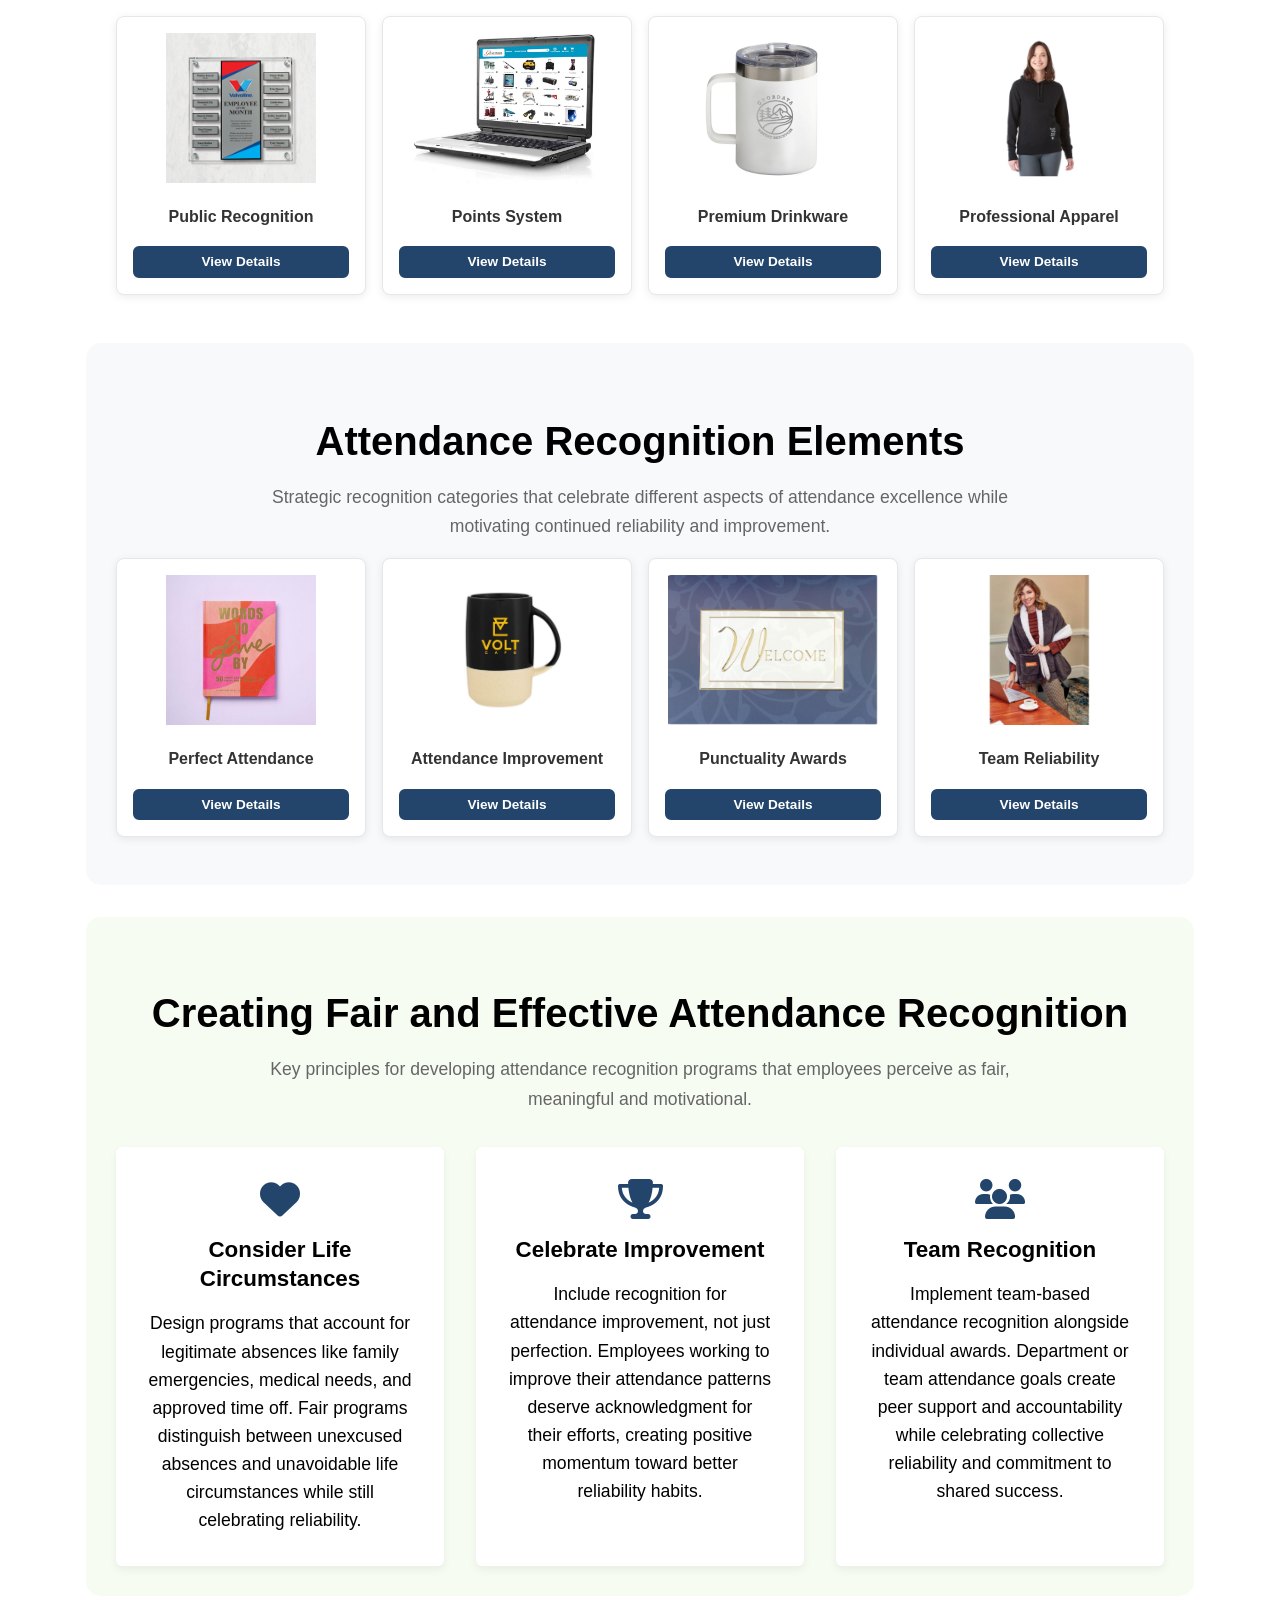
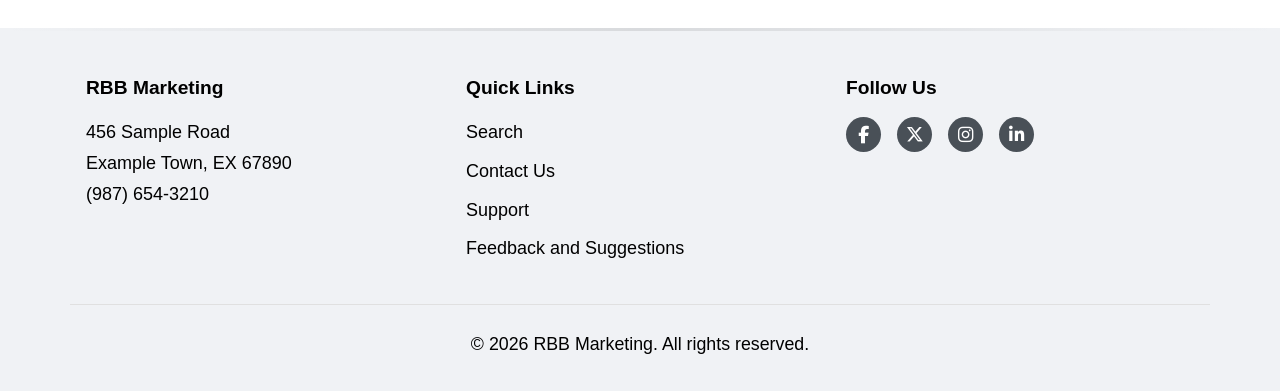
==== commit 0db1187d: "merg3ed conflicts with footer js combined" ====
--- a/attendance-recognition.html
+++ b/attendance-recognition.html
@@ -86,12 +86,12 @@
           <button class="btn btn-outline btn-small view-details">View Details</button>
         </div>
         <div class="compact-card product-card" data-title="Premium Drinkware" data-img="assets/images/Drinkware.png" data-desc="High-quality mugs, tumblers, and hydration accessories that healthcare staff use daily. These practical gifts help employees maintain proper hydration during long shifts while showing appreciation for reliable attendance.">
-          <img src="assets/images/Drinkware.png" alt="Premium Drinkware">
+          <img src="assets/images/DrinkwareMug.png.png" alt="Premium Drinkware">
           <h4>Premium Drinkware</h4>
           <button class="btn btn-outline btn-small view-details">View Details</button>
         </div>
         <div class="compact-card product-card" data-title="Professional Apparel" data-img="assets/images/Apparel.png" data-desc="Comfortable professional clothing and accessories suitable for healthcare environments. These thoughtful rewards support employee comfort during long shifts while acknowledging their commitment to reliable attendance.">
-          <img src="assets/images/Apparel.png" alt="Professional Apparel">
+          <img src="assets/images/ApparelSweater.png" alt="Professional Apparel">
           <h4>Professional Apparel</h4>
           <button class="btn btn-outline btn-small view-details">View Details</button>
         </div>
@@ -160,6 +160,9 @@
     Add Attendance Recognition to My Program
   </button>
 
+
+
+  <script src="modal.js"></script>
   <script src="footer.js"></script>
 </body>
 </html> 
